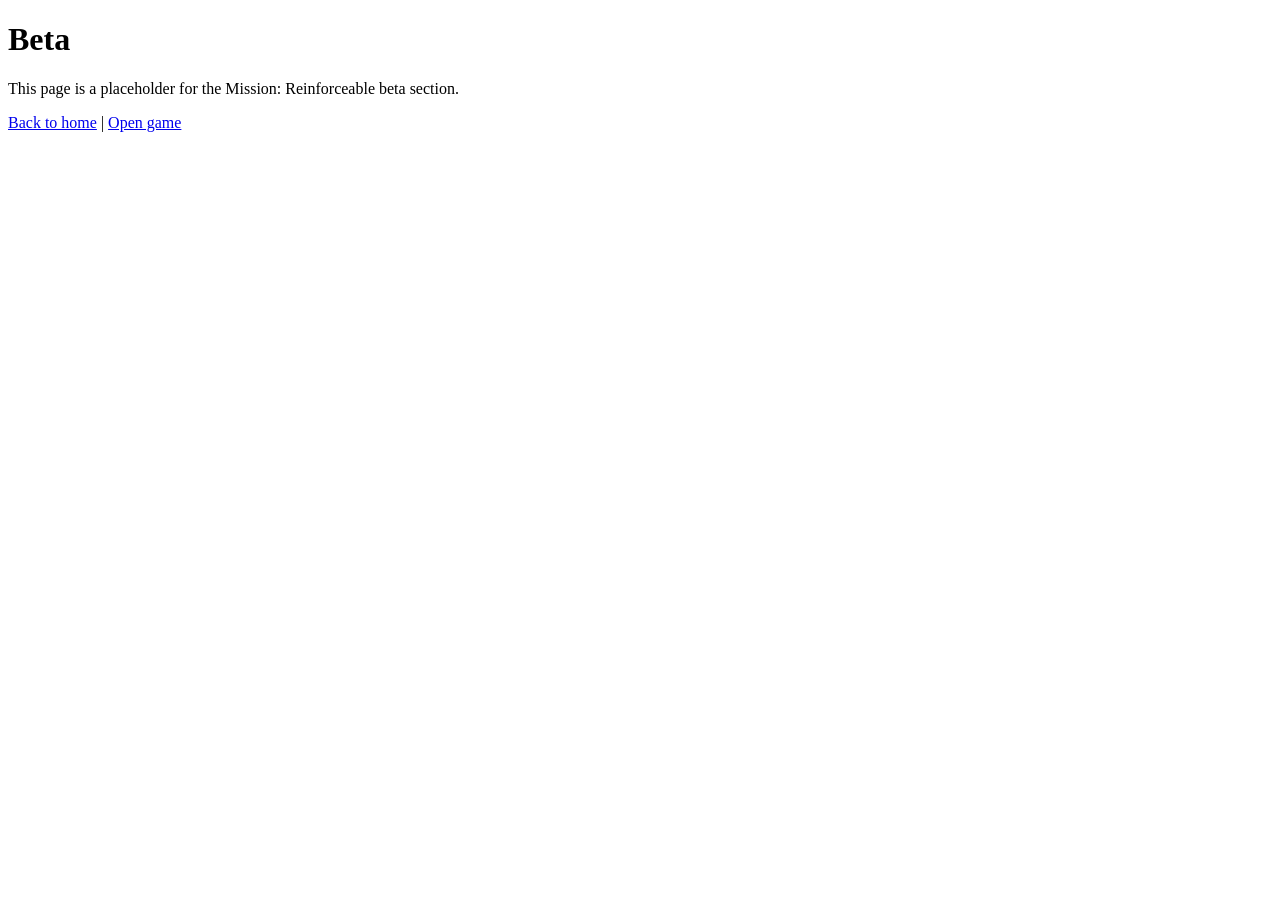
==== beta/index.html @ 7edb289f "Merge pull request #1 from jeforsdick/codex-reorganize-vercel-static creating the website" ====
<!doctype html>
<html lang="en">
<head>
  <meta charset="utf-8" />
  <meta name="viewport" content="width=device-width, initial-scale=1" />
  <title>Beta | Mission: Reinforceable</title>
  <link rel="icon" href="../favicon.png" />
</head>
<body>
  <main>
    <h1>Beta</h1>
    <p>This page is a placeholder for the Mission: Reinforceable beta section.</p>
    <p><a href="/">Back to home</a> | <a href="/game/">Open game</a></p>
  </main>
</body>
</html>
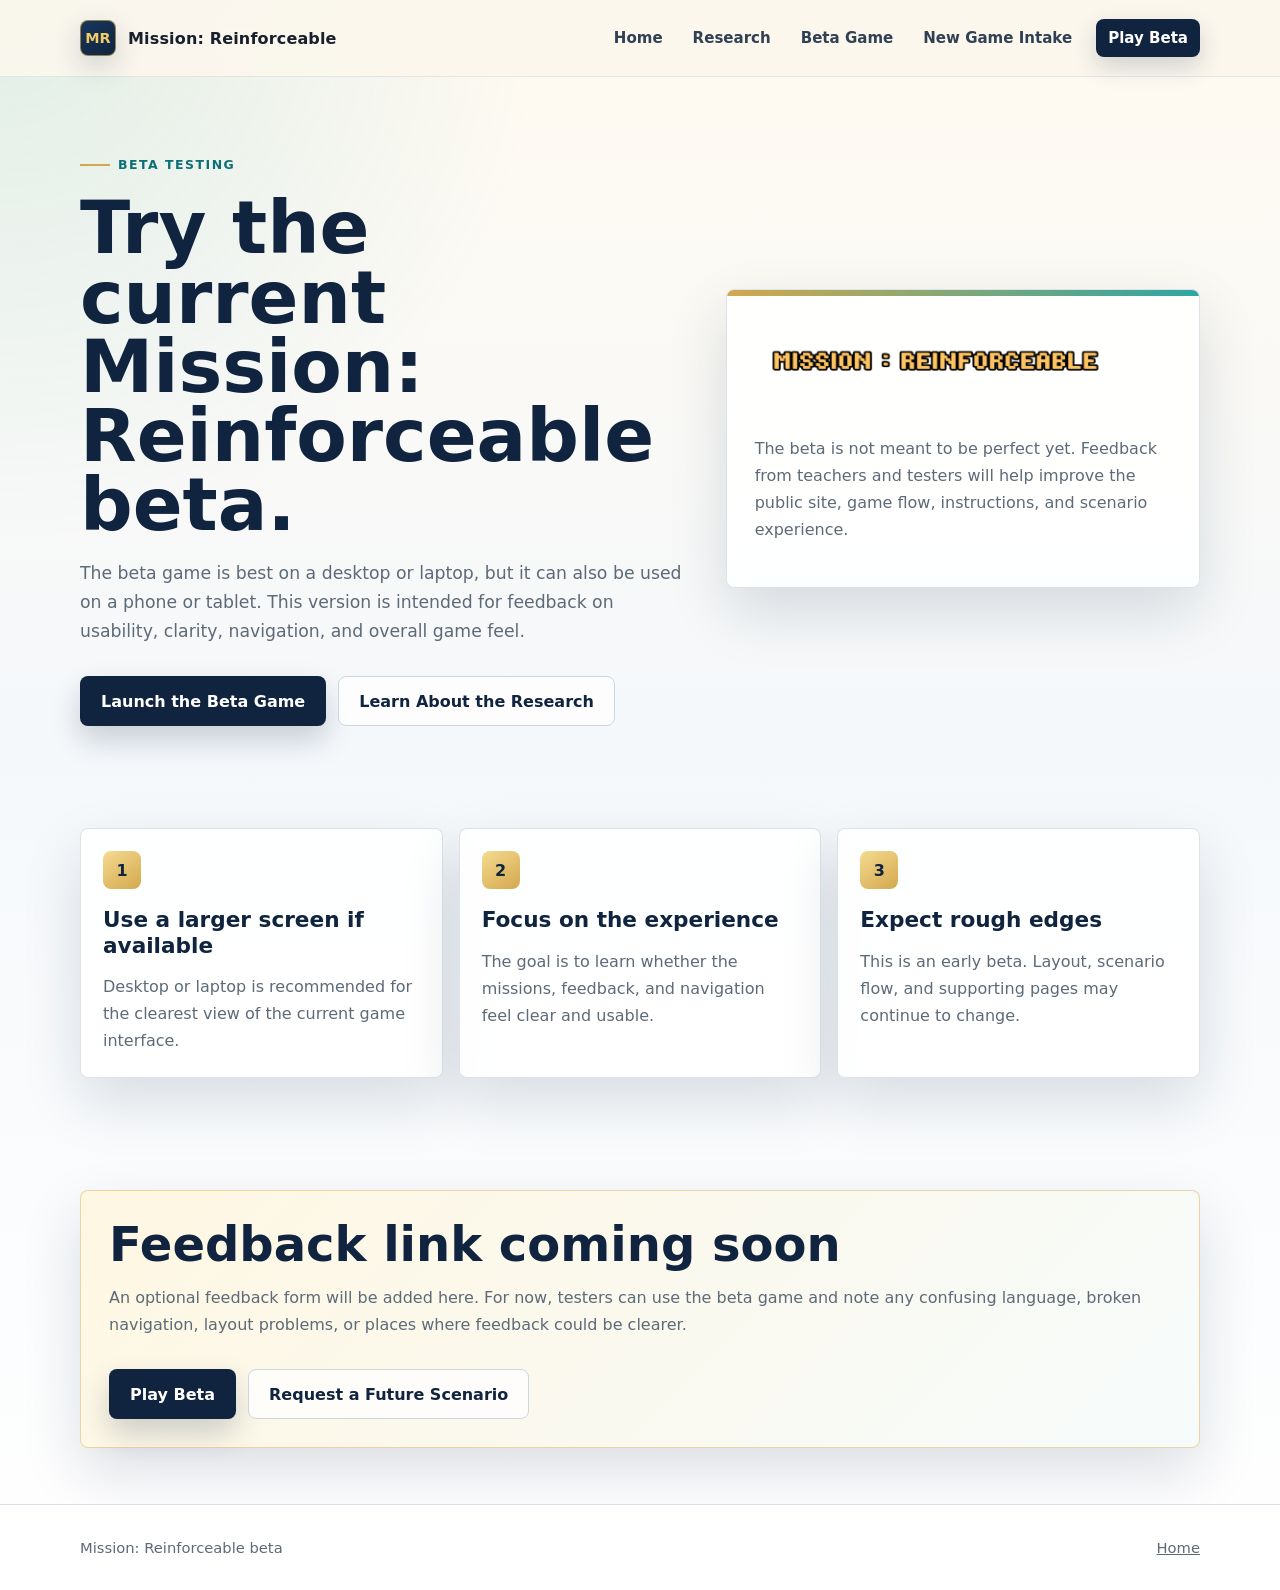
==== commit fa72aa37: "Merge pull request #2 from jeforsdick/codex-public-site-polish website fixes" ====
--- a/beta/index.html
+++ b/beta/index.html
@@ -3,14 +3,83 @@
 <head>
   <meta charset="utf-8" />
   <meta name="viewport" content="width=device-width, initial-scale=1" />
-  <title>Beta | Mission: Reinforceable</title>
+  <title>Beta Game | Mission: Reinforceable</title>
   <link rel="icon" href="../favicon.png" />
+  <link rel="stylesheet" href="../assets/site/site.css" />
 </head>
 <body>
-  <main>
-    <h1>Beta</h1>
-    <p>This page is a placeholder for the Mission: Reinforceable beta section.</p>
-    <p><a href="/">Back to home</a> | <a href="/game/">Open game</a></p>
-  </main>
+  <div class="site-shell">
+    <header class="site-header">
+      <div class="nav-wrap">
+        <a class="brand" href="../" aria-label="Mission: Reinforceable home">
+          <span class="brand-mark">MR</span>
+          <span>Mission: Reinforceable</span>
+        </a>
+        <nav class="nav-links" aria-label="Primary navigation">
+          <a href="../">Home</a>
+          <a href="../research/">Research</a>
+          <a href="../beta/">Beta Game</a>
+          <a href="../intake/">New Game Intake</a>
+          <a class="nav-cta" href="../game/">Play Beta</a>
+        </nav>
+      </div>
+    </header>
+
+    <main>
+      <section class="hero">
+        <div class="hero-inner">
+          <div>
+            <p class="eyebrow">Beta testing</p>
+            <h1 class="page-title">Try the current Mission: Reinforceable beta.</h1>
+            <p class="lede">The beta game is best on a desktop or laptop, but it can also be used on a phone or tablet. This version is intended for feedback on usability, clarity, navigation, and overall game feel.</p>
+            <div class="actions">
+              <a class="button button-primary" href="../game/">Launch the Beta Game</a>
+              <a class="button button-secondary" href="../research/">Learn About the Research</a>
+            </div>
+          </div>
+          <aside class="hero-card">
+            <img class="hero-logo" src="../assets/game/skin-v2/mission-reinforceable-title.png" alt="Mission: Reinforceable" />
+            <p>The beta is not meant to be perfect yet. Feedback from teachers and testers will help improve the public site, game flow, instructions, and scenario experience.</p>
+          </aside>
+        </div>
+      </section>
+
+      <section class="section grid-3">
+        <article class="card">
+          <span class="number">1</span>
+          <h2>Use a larger screen if available</h2>
+          <p>Desktop or laptop is recommended for the clearest view of the current game interface.</p>
+        </article>
+        <article class="card">
+          <span class="number">2</span>
+          <h2>Focus on the experience</h2>
+          <p>The goal is to learn whether the missions, feedback, and navigation feel clear and usable.</p>
+        </article>
+        <article class="card">
+          <span class="number">3</span>
+          <h2>Expect rough edges</h2>
+          <p>This is an early beta. Layout, scenario flow, and supporting pages may continue to change.</p>
+        </article>
+      </section>
+
+      <section class="section">
+        <div class="panel callout">
+          <h2>Feedback link coming soon</h2>
+          <p>An optional feedback form will be added here. For now, testers can use the beta game and note any confusing language, broken navigation, layout problems, or places where feedback could be clearer.</p>
+          <div class="actions">
+            <a class="button button-primary" href="../game/">Play Beta</a>
+            <a class="button button-secondary" href="../intake/">Request a Future Scenario</a>
+          </div>
+        </div>
+      </section>
+    </main>
+
+    <footer class="site-footer">
+      <div class="footer-inner">
+        <span>Mission: Reinforceable beta</span>
+        <span><a href="../">Home</a></span>
+      </div>
+    </footer>
+  </div>
 </body>
 </html>
--- a/assets/site/site.css
+++ b/assets/site/site.css
@@ -0,0 +1,539 @@
+:root {
+  color-scheme: light;
+  --ink: #17202c;
+  --muted: #5d6a78;
+  --navy: #10243f;
+  --navy-2: #17365c;
+  --cream: #fbf7ed;
+  --paper: #ffffff;
+  --line: #d9e0e7;
+  --gold: #d3a84d;
+  --gold-dark: #9b7130;
+  --teal: #2ca6a4;
+  --teal-dark: #0d7077;
+  --shadow: 0 24px 60px rgba(16, 36, 63, .14);
+  --radius: 8px;
+  font-family: Inter, ui-sans-serif, system-ui, -apple-system, BlinkMacSystemFont, "Segoe UI", sans-serif;
+}
+
+* {
+  box-sizing: border-box;
+}
+
+html {
+  background: var(--cream);
+}
+
+body {
+  margin: 0;
+  color: var(--ink);
+  background:
+    radial-gradient(circle at top left, rgba(44, 166, 164, .14), transparent 34rem),
+    linear-gradient(180deg, #fffaf0 0%, #f5f8fb 46%, #fff 100%);
+}
+
+img {
+  max-width: 100%;
+  display: block;
+}
+
+a {
+  color: inherit;
+}
+
+.site-shell {
+  min-height: 100vh;
+}
+
+.site-header {
+  position: sticky;
+  top: 0;
+  z-index: 20;
+  border-bottom: 1px solid rgba(217, 224, 231, .78);
+  background: rgba(251, 247, 237, .92);
+  backdrop-filter: blur(18px);
+}
+
+.nav-wrap,
+.section,
+.hero-inner {
+  width: min(1120px, calc(100% - 36px));
+  margin: 0 auto;
+}
+
+.nav-wrap {
+  min-height: 76px;
+  display: flex;
+  align-items: center;
+  justify-content: space-between;
+  gap: 24px;
+}
+
+.brand {
+  display: inline-flex;
+  align-items: center;
+  gap: 12px;
+  font-weight: 800;
+  text-decoration: none;
+  letter-spacing: .01em;
+}
+
+.brand-mark {
+  width: 36px;
+  height: 36px;
+  display: grid;
+  place-items: center;
+  border: 1px solid rgba(211, 168, 77, .68);
+  border-radius: 8px;
+  background: linear-gradient(145deg, #17365c, #10243f);
+  color: #f2ca66;
+  font-size: .9rem;
+  box-shadow: 0 10px 28px rgba(16, 36, 63, .18);
+}
+
+.nav-links {
+  display: flex;
+  align-items: center;
+  justify-content: flex-end;
+  gap: 6px;
+  flex-wrap: wrap;
+}
+
+.nav-links a {
+  padding: 10px 12px;
+  border-radius: 8px;
+  color: #304154;
+  font-size: .94rem;
+  font-weight: 700;
+  text-decoration: none;
+}
+
+.nav-links a:hover,
+.nav-links a:focus-visible {
+  color: var(--navy);
+  background: rgba(44, 166, 164, .1);
+  outline: none;
+}
+
+.nav-links .nav-cta {
+  margin-left: 6px;
+  color: #fff;
+  background: var(--navy);
+  box-shadow: 0 10px 24px rgba(16, 36, 63, .18);
+}
+
+.nav-links .nav-cta:hover,
+.nav-links .nav-cta:focus-visible {
+  color: #fff;
+  background: var(--navy-2);
+}
+
+.hero {
+  padding: 74px 0 46px;
+}
+
+.hero-inner {
+  display: grid;
+  grid-template-columns: minmax(0, 1.12fr) minmax(300px, .88fr);
+  gap: 42px;
+  align-items: center;
+}
+
+.eyebrow {
+  display: inline-flex;
+  align-items: center;
+  gap: 8px;
+  margin: 0 0 18px;
+  color: var(--teal-dark);
+  font-size: .78rem;
+  font-weight: 900;
+  letter-spacing: .12em;
+  text-transform: uppercase;
+}
+
+.eyebrow::before {
+  content: "";
+  width: 30px;
+  height: 2px;
+  background: var(--gold);
+}
+
+h1,
+h2,
+h3 {
+  margin: 0;
+  color: var(--navy);
+  letter-spacing: 0;
+}
+
+h1 {
+  max-width: 760px;
+  font-size: clamp(2.7rem, 8vw, 5.8rem);
+  line-height: .94;
+}
+
+.page-title {
+  font-size: clamp(2.45rem, 6vw, 4.6rem);
+}
+
+h2 {
+  font-size: clamp(1.85rem, 4vw, 3rem);
+  line-height: 1.05;
+}
+
+h3 {
+  font-size: 1.08rem;
+  line-height: 1.2;
+}
+
+.card h2,
+.note-card h2 {
+  font-size: 1.35rem;
+  line-height: 1.18;
+}
+
+p {
+  color: var(--muted);
+  line-height: 1.68;
+}
+
+.subtitle {
+  max-width: 760px;
+  margin: 18px 0 0;
+  color: #26374a;
+  font-size: clamp(1.25rem, 2.8vw, 1.75rem);
+  line-height: 1.3;
+}
+
+.lede {
+  max-width: 720px;
+  margin: 20px 0 0;
+  font-size: 1.08rem;
+}
+
+.actions {
+  display: flex;
+  flex-wrap: wrap;
+  gap: 12px;
+  margin-top: 30px;
+}
+
+.button {
+  min-height: 50px;
+  display: inline-flex;
+  align-items: center;
+  justify-content: center;
+  padding: 0 20px;
+  border: 1px solid transparent;
+  border-radius: 8px;
+  font-weight: 800;
+  text-decoration: none;
+}
+
+.button-primary {
+  color: #fff;
+  background: var(--navy);
+  box-shadow: 0 14px 30px rgba(16, 36, 63, .2);
+}
+
+.button-primary:hover,
+.button-primary:focus-visible {
+  background: var(--navy-2);
+  outline: none;
+}
+
+.button-secondary {
+  color: var(--navy);
+  border-color: #cbd6df;
+  background: rgba(255, 255, 255, .78);
+}
+
+.button-secondary:hover,
+.button-secondary:focus-visible {
+  border-color: var(--teal);
+  outline: none;
+}
+
+.hero-card,
+.panel,
+.card,
+.feature-card,
+.note-card {
+  border: 1px solid rgba(217, 224, 231, .92);
+  border-radius: var(--radius);
+  background: rgba(255, 255, 255, .88);
+  box-shadow: var(--shadow);
+}
+
+.hero-card {
+  position: relative;
+  overflow: hidden;
+  padding: 28px;
+}
+
+.hero-card::before {
+  content: "";
+  position: absolute;
+  inset: 0 0 auto;
+  height: 6px;
+  background: linear-gradient(90deg, var(--gold), var(--teal));
+}
+
+.hero-logo {
+  width: min(360px, 100%);
+  margin-bottom: 22px;
+}
+
+.mission-preview {
+  display: grid;
+  gap: 12px;
+  margin-top: 20px;
+}
+
+.mission-row {
+  display: grid;
+  grid-template-columns: 36px 1fr;
+  gap: 12px;
+  align-items: center;
+  padding: 12px;
+  border: 1px solid #e5ebf1;
+  border-radius: 8px;
+  background: #f9fbfd;
+}
+
+.mission-step {
+  width: 36px;
+  height: 36px;
+  display: grid;
+  place-items: center;
+  border-radius: 8px;
+  color: #082a30;
+  background: rgba(44, 166, 164, .18);
+  font-weight: 900;
+}
+
+.section {
+  padding: 56px 0;
+}
+
+.section-intro {
+  max-width: 760px;
+  margin-bottom: 28px;
+}
+
+.section-intro p {
+  margin-bottom: 0;
+}
+
+.split {
+  display: grid;
+  grid-template-columns: minmax(0, .9fr) minmax(0, 1.1fr);
+  gap: 26px;
+  align-items: start;
+}
+
+.panel {
+  padding: 28px;
+}
+
+.panel.dark {
+  color: #f6f8fb;
+  background: linear-gradient(145deg, var(--navy), #0d1b2e);
+}
+
+.panel.dark h2,
+.panel.dark h3,
+.panel.dark p {
+  color: inherit;
+}
+
+.panel.dark p {
+  color: #d9e2ec;
+}
+
+.grid-3,
+.grid-5,
+.content-grid {
+  display: grid;
+  gap: 16px;
+}
+
+.grid-3 {
+  grid-template-columns: repeat(3, minmax(0, 1fr));
+}
+
+.grid-5 {
+  grid-template-columns: repeat(5, minmax(0, 1fr));
+}
+
+.content-grid {
+  grid-template-columns: repeat(2, minmax(0, 1fr));
+}
+
+.card,
+.feature-card,
+.note-card {
+  padding: 22px;
+}
+
+.card p,
+.feature-card p,
+.note-card p {
+  margin-bottom: 0;
+}
+
+.number {
+  width: 38px;
+  height: 38px;
+  display: grid;
+  place-items: center;
+  margin-bottom: 18px;
+  border-radius: 8px;
+  color: var(--navy);
+  background: linear-gradient(145deg, #f5db91, #d3a84d);
+  font-weight: 900;
+}
+
+.feature-card {
+  box-shadow: none;
+}
+
+.feature-card::before {
+  content: "";
+  display: block;
+  width: 38px;
+  height: 4px;
+  margin-bottom: 18px;
+  border-radius: 999px;
+  background: var(--teal);
+}
+
+.callout {
+  border-color: rgba(211, 168, 77, .45);
+  background: linear-gradient(135deg, #fff7e2, #f6fbfb);
+}
+
+.cta-band {
+  margin: 34px auto 68px;
+  padding: 34px;
+  display: flex;
+  align-items: center;
+  justify-content: space-between;
+  gap: 24px;
+  border-radius: var(--radius);
+  background: linear-gradient(135deg, var(--navy), #102b37);
+  box-shadow: var(--shadow);
+}
+
+.cta-band h2,
+.cta-band p {
+  color: #fff;
+}
+
+.cta-band p {
+  margin-bottom: 0;
+  color: #dbe7ef;
+}
+
+.site-footer {
+  padding: 34px 0;
+  border-top: 1px solid var(--line);
+  color: var(--muted);
+  background: #fff;
+}
+
+.footer-inner {
+  width: min(1120px, calc(100% - 36px));
+  margin: 0 auto;
+  display: flex;
+  justify-content: space-between;
+  gap: 18px;
+  flex-wrap: wrap;
+  font-size: .92rem;
+}
+
+.placeholder-box {
+  padding: 28px;
+  border: 1px dashed rgba(44, 166, 164, .65);
+  border-radius: var(--radius);
+  background: rgba(44, 166, 164, .08);
+}
+
+.field-list {
+  display: grid;
+  gap: 12px;
+  margin: 20px 0 0;
+  padding: 0;
+  list-style: none;
+}
+
+.field-list li {
+  padding: 14px 16px;
+  border: 1px solid #dfe7ee;
+  border-radius: 8px;
+  background: #fff;
+  color: #34465b;
+  font-weight: 700;
+}
+
+@media (max-width: 900px) {
+  .nav-wrap {
+    align-items: flex-start;
+    flex-direction: column;
+    padding: 16px 0;
+  }
+
+  .nav-links {
+    justify-content: flex-start;
+  }
+
+  .hero-inner,
+  .split,
+  .content-grid {
+    grid-template-columns: 1fr;
+  }
+
+  .grid-3,
+  .grid-5 {
+    grid-template-columns: repeat(2, minmax(0, 1fr));
+  }
+
+  .cta-band {
+    align-items: flex-start;
+    flex-direction: column;
+  }
+}
+
+@media (max-width: 620px) {
+  .nav-wrap,
+  .section,
+  .hero-inner,
+  .footer-inner {
+    width: min(100% - 24px, 1120px);
+  }
+
+  .nav-links,
+  .nav-links a,
+  .button,
+  .actions {
+    width: 100%;
+  }
+
+  .nav-links a,
+  .button {
+    justify-content: center;
+  }
+
+  .grid-3,
+  .grid-5 {
+    grid-template-columns: 1fr;
+  }
+
+  .hero {
+    padding-top: 48px;
+  }
+
+  .section {
+    padding: 40px 0;
+  }
+}
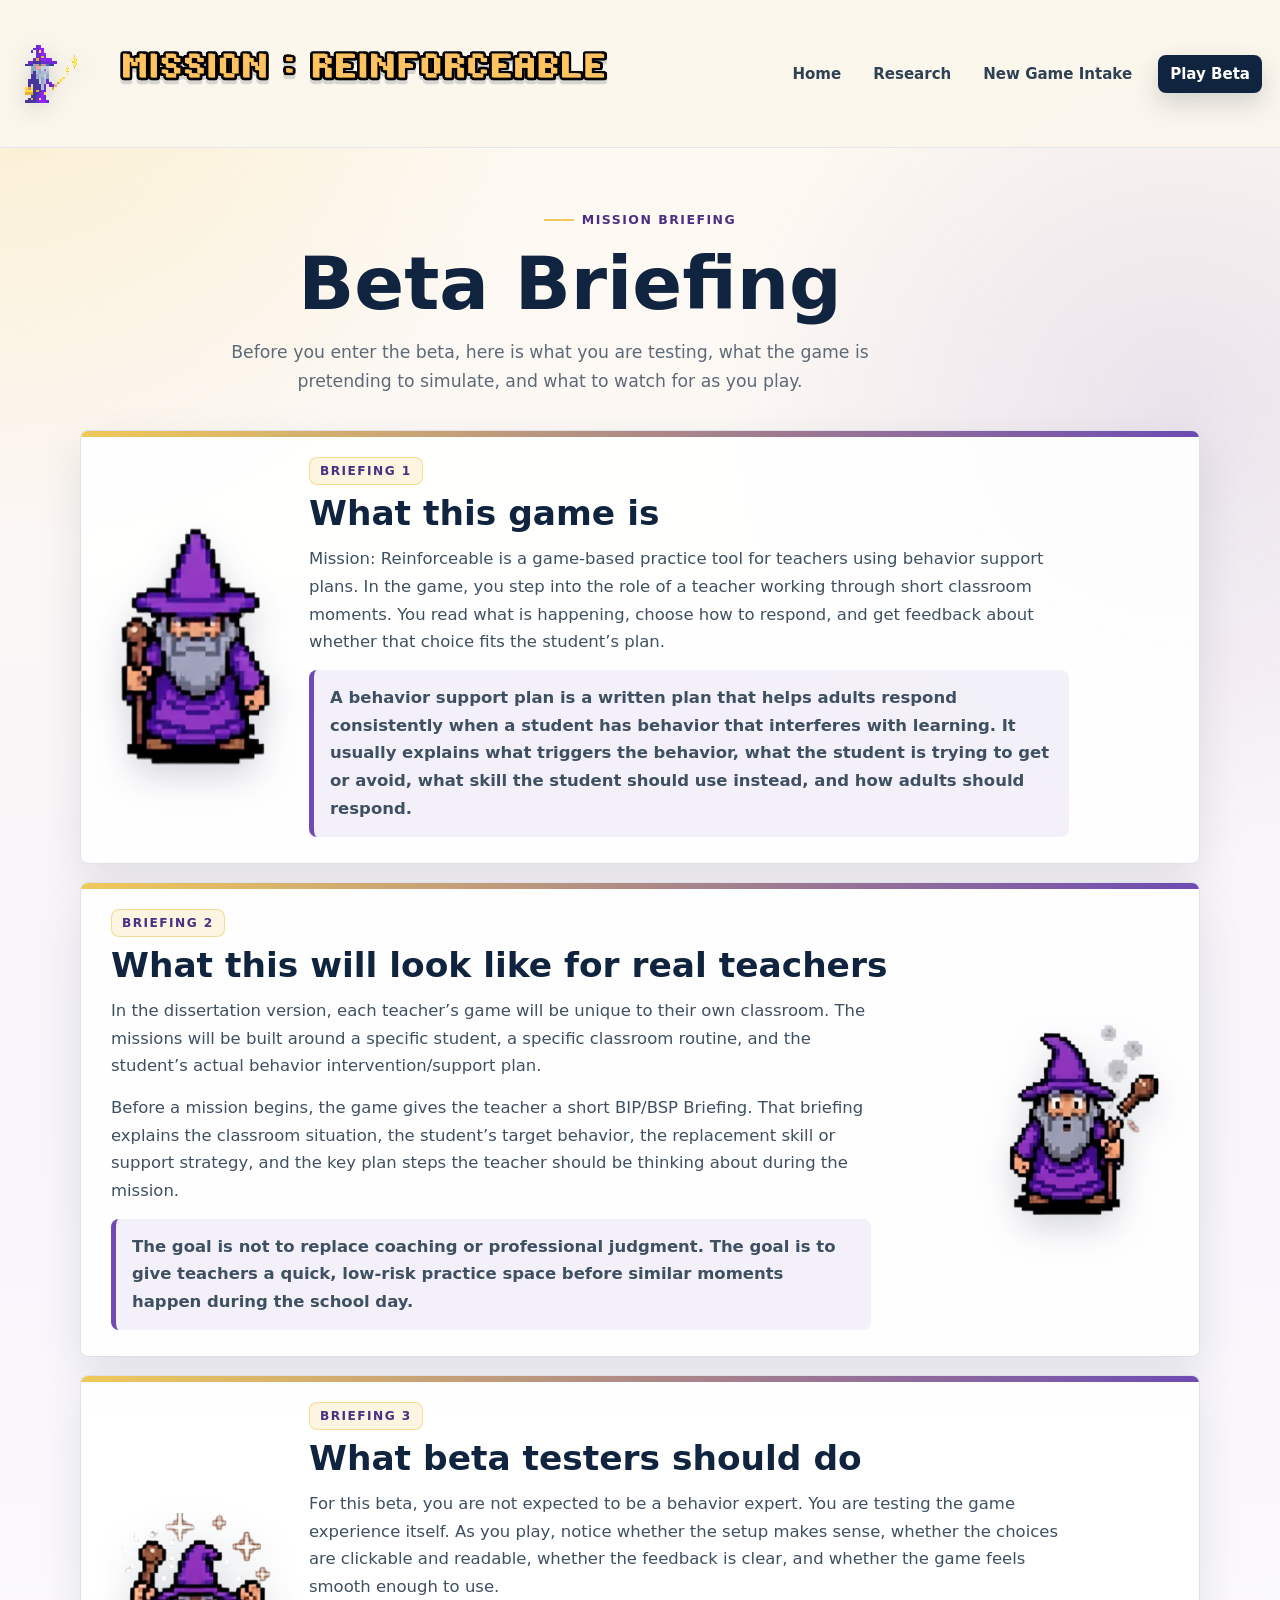
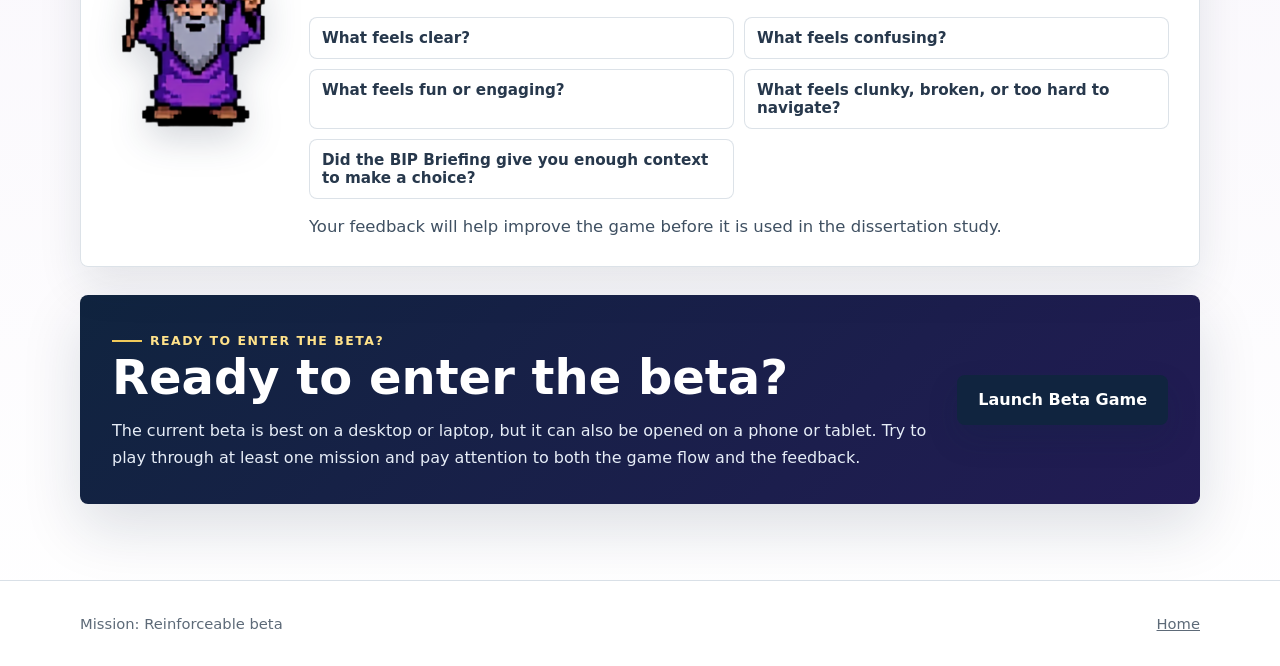
==== commit 9a352bc6: "update briefing" ====
--- a/beta/index.html
+++ b/beta/index.html
@@ -3,7 +3,7 @@
 <head>
   <meta charset="utf-8" />
   <meta name="viewport" content="width=device-width, initial-scale=1" />
-  <title>Beta Game | Mission: Reinforceable</title>
+  <title>Beta Briefing | Mission: Reinforceable</title>
   <link rel="icon" href="../favicon.png" />
   <link rel="stylesheet" href="../assets/site/site.css" />
 </head>
@@ -12,65 +12,70 @@
     <header class="site-header">
       <div class="nav-wrap">
         <a class="brand" href="../" aria-label="Mission: Reinforceable home">
-          <span class="brand-mark">MR</span>
-          <span>Mission: Reinforceable</span>
+          <img class="brand-icon" src="../favicon.png" alt="" />
+          <img class="brand-logo" src="../assets/game/skin-v2/mission-reinforceable-title.png" alt="Mission: Reinforceable" />
         </a>
         <nav class="nav-links" aria-label="Primary navigation">
           <a href="../">Home</a>
           <a href="../research/">Research</a>
-          <a href="../beta/">Beta Game</a>
           <a href="../intake/">New Game Intake</a>
-          <a class="nav-cta" href="../game/">Play Beta</a>
+          <a class="nav-cta" href="../beta/">Play Beta</a>
         </nav>
       </div>
     </header>
 
-    <main>
-      <section class="hero">
-        <div class="hero-inner">
-          <div>
-            <p class="eyebrow">Beta testing</p>
-            <h1 class="page-title">Try the current Mission: Reinforceable beta.</h1>
-            <p class="lede">The beta game is best on a desktop or laptop, but it can also be used on a phone or tablet. This version is intended for feedback on usability, clarity, navigation, and overall game feel.</p>
-            <div class="actions">
-              <a class="button button-primary" href="../game/">Launch the Beta Game</a>
-              <a class="button button-secondary" href="../research/">Learn About the Research</a>
-            </div>
-          </div>
-          <aside class="hero-card">
-            <img class="hero-logo" src="../assets/game/skin-v2/mission-reinforceable-title.png" alt="Mission: Reinforceable" />
-            <p>The beta is not meant to be perfect yet. Feedback from teachers and testers will help improve the public site, game flow, instructions, and scenario experience.</p>
-          </aside>
+    <main class="beta-briefing">
+      <section class="briefing-hero">
+        <p class="eyebrow">Mission briefing</p>
+        <h1 class="page-title">Beta Briefing</h1>
+        <p class="lede">Before you enter the beta, here is what you are testing, what the game is pretending to simulate, and what to watch for as you play.</p>
+      </section>
+
+      <section class="briefing-panel">
+        <img class="briefing-wizard" src="../assets/game/skin-v2/wizard-guide.png" alt="Wizard guide introducing the beta." />
+        <div class="briefing-copy">
+          <span class="briefing-label">Briefing 1</span>
+          <h2>What this game is</h2>
+          <p>Mission: Reinforceable is a game-based practice tool for teachers using behavior support plans. In the game, you step into the role of a teacher working through short classroom moments. You read what is happening, choose how to respond, and get feedback about whether that choice fits the student’s plan.</p>
+          <p class="briefing-note">A behavior support plan is a written plan that helps adults respond consistently when a student has behavior that interferes with learning. It usually explains what triggers the behavior, what the student is trying to get or avoid, what skill the student should use instead, and how adults should respond.</p>
         </div>
       </section>
 
-      <section class="section grid-3">
-        <article class="card">
-          <span class="number">1</span>
-          <h2>Use a larger screen if available</h2>
-          <p>Desktop or laptop is recommended for the clearest view of the current game interface.</p>
-        </article>
-        <article class="card">
-          <span class="number">2</span>
-          <h2>Focus on the experience</h2>
-          <p>The goal is to learn whether the missions, feedback, and navigation feel clear and usable.</p>
-        </article>
-        <article class="card">
-          <span class="number">3</span>
-          <h2>Expect rough edges</h2>
-          <p>This is an early beta. Layout, scenario flow, and supporting pages may continue to change.</p>
-        </article>
+      <section class="briefing-panel reverse">
+        <img class="briefing-wizard flip" src="../assets/game/skin-v2/wizard-meh.png" alt="Wizard thinking about classroom practice." />
+        <div class="briefing-copy">
+          <span class="briefing-label">Briefing 2</span>
+          <h2>What this will look like for real teachers</h2>
+          <p>In the dissertation version, each teacher’s game will be unique to their own classroom. The missions will be built around a specific student, a specific classroom routine, and the student’s actual behavior intervention/support plan.</p>
+          <p>Before a mission begins, the game gives the teacher a short BIP/BSP Briefing. That briefing explains the classroom situation, the student’s target behavior, the replacement skill or support strategy, and the key plan steps the teacher should be thinking about during the mission.</p>
+          <p class="briefing-note">The goal is not to replace coaching or professional judgment. The goal is to give teachers a quick, low-risk practice space before similar moments happen during the school day.</p>
+        </div>
       </section>
 
-      <section class="section">
-        <div class="panel callout">
-          <h2>Feedback link coming soon</h2>
-          <p>An optional feedback form will be added here. For now, testers can use the beta game and note any confusing language, broken navigation, layout problems, or places where feedback could be clearer.</p>
-          <div class="actions">
-            <a class="button button-primary" href="../game/">Play Beta</a>
-            <a class="button button-secondary" href="../intake/">Request a Future Scenario</a>
-          </div>
+      <section class="briefing-panel">
+        <img class="briefing-wizard" src="../assets/game/skin-v2/wizard-success.png" alt="Wizard encouraging beta testers." />
+        <div class="briefing-copy">
+          <span class="briefing-label">Briefing 3</span>
+          <h2>What beta testers should do</h2>
+          <p>For this beta, you are not expected to be a behavior expert. You are testing the game experience itself. As you play, notice whether the setup makes sense, whether the choices are clickable and readable, whether the feedback is clear, and whether the game feels smooth enough to use.</p>
+          <ul class="briefing-checklist">
+            <li>What feels clear?</li>
+            <li>What feels confusing?</li>
+            <li>What feels fun or engaging?</li>
+            <li>What feels clunky, broken, or too hard to navigate?</li>
+            <li>Did the BIP Briefing give you enough context to make a choice?</li>
+          </ul>
+          <p>Your feedback will help improve the game before it is used in the dissertation study.</p>
         </div>
+      </section>
+
+      <section class="briefing-cta">
+        <div>
+          <p class="eyebrow">Ready to enter the beta?</p>
+          <h2>Ready to enter the beta?</h2>
+          <p>The current beta is best on a desktop or laptop, but it can also be opened on a phone or tablet. Try to play through at least one mission and pay attention to both the game flow and the feedback.</p>
+        </div>
+        <a class="button button-primary launch-beta-button" href="../game/">Launch Beta Game</a>
       </section>
     </main>
 
--- a/assets/site/site.css
+++ b/assets/site/site.css
@@ -1,16 +1,25 @@
 :root {
   color-scheme: light;
+  --mr-navy: #10243f;
+  --mr-navy-2: #17365c;
+  --mr-gold: #f0c95a;
+  --mr-gold-dark: #9b7130;
+  --mr-purple: #6d4bb3;
+  --mr-purple-dark: #4b2f83;
+  --mr-cream: #fbf7ed;
   --ink: #17202c;
   --muted: #5d6a78;
-  --navy: #10243f;
-  --navy-2: #17365c;
-  --cream: #fbf7ed;
+  --navy: var(--mr-navy);
+  --navy-2: var(--mr-navy-2);
+  --cream: var(--mr-cream);
   --paper: #ffffff;
   --line: #d9e0e7;
-  --gold: #d3a84d;
-  --gold-dark: #9b7130;
-  --teal: #2ca6a4;
-  --teal-dark: #0d7077;
+  --gold: var(--mr-gold);
+  --gold-dark: var(--mr-gold-dark);
+  --purple: var(--mr-purple);
+  --purple-dark: var(--mr-purple-dark);
+  --teal: var(--mr-purple);
+  --teal-dark: var(--mr-purple-dark);
   --shadow: 0 24px 60px rgba(16, 36, 63, .14);
   --radius: 8px;
   font-family: Inter, ui-sans-serif, system-ui, -apple-system, BlinkMacSystemFont, "Segoe UI", sans-serif;
@@ -28,8 +37,9 @@
   margin: 0;
   color: var(--ink);
   background:
-    radial-gradient(circle at top left, rgba(44, 166, 164, .14), transparent 34rem),
-    linear-gradient(180deg, #fffaf0 0%, #f5f8fb 46%, #fff 100%);
+    radial-gradient(circle at top left, rgba(240, 201, 90, .24), transparent 34rem),
+    radial-gradient(circle at 92% 18%, rgba(109, 75, 179, .12), transparent 28rem),
+    linear-gradient(180deg, #fffaf0 0%, #f7f4fb 48%, #fff 100%);
 }
 
 img {
@@ -54,49 +64,65 @@
   backdrop-filter: blur(18px);
 }
 
-.nav-wrap,
+.nav-wrap {
+  width: min(1320px, calc(100% - 36px));
+  margin: 0 auto;
+}
+
 .section,
-.hero-inner {
+.hero-inner,
+.hero-grid,
+.hero-preview-wide {
   width: min(1120px, calc(100% - 36px));
   margin: 0 auto;
 }
 
 .nav-wrap {
-  min-height: 76px;
+  min-height: 84px;
+  padding: 2px 0;
   display: flex;
   align-items: center;
   justify-content: space-between;
-  gap: 24px;
+  gap: 22px;
 }
 
 .brand {
   display: inline-flex;
   align-items: center;
   gap: 12px;
+  min-width: 0;
+  flex: 0 1 auto;
   font-weight: 800;
   text-decoration: none;
   letter-spacing: .01em;
 }
 
-.brand-mark {
-  width: 36px;
-  height: 36px;
-  display: grid;
-  place-items: center;
-  border: 1px solid rgba(211, 168, 77, .68);
-  border-radius: 8px;
-  background: linear-gradient(145deg, #17365c, #10243f);
-  color: #f2ca66;
-  font-size: .9rem;
-  box-shadow: 0 10px 28px rgba(16, 36, 63, .18);
+.brand-icon {
+  width: clamp(56px, 5vw, 70px);
+  height: clamp(56px, 5vw, 70px);
+  flex: 0 0 auto;
+  object-fit: contain;
+  image-rendering: pixelated;
+  filter: drop-shadow(0 5px 10px rgba(16, 36, 63, .16));
+}
+
+.brand-logo {
+  width: clamp(420px, 42vw, 640px);
+  height: auto;
+  object-fit: contain;
+  object-position: left center;
+  image-rendering: crisp-edges;
+  image-rendering: pixelated;
+  filter: drop-shadow(0 4px 0 rgba(16, 36, 63, .16));
 }
 
 .nav-links {
   display: flex;
   align-items: center;
   justify-content: flex-end;
-  gap: 6px;
+  gap: 8px;
   flex-wrap: wrap;
+  flex: 0 1 auto;
 }
 
 .nav-links a {
@@ -111,7 +137,7 @@
 .nav-links a:hover,
 .nav-links a:focus-visible {
   color: var(--navy);
-  background: rgba(44, 166, 164, .1);
+  background: rgba(109, 75, 179, .1);
   outline: none;
 }
 
@@ -129,22 +155,27 @@
 }
 
 .hero {
-  padding: 74px 0 46px;
-}
-
-.hero-inner {
+  padding: 64px 0 46px;
+}
+
+.hero-inner,
+.hero-grid {
   display: grid;
   grid-template-columns: minmax(0, 1.12fr) minmax(300px, .88fr);
   gap: 42px;
   align-items: center;
 }
 
+.hero-copy {
+  min-width: 0;
+}
+
 .eyebrow {
   display: inline-flex;
   align-items: center;
   gap: 8px;
   margin: 0 0 18px;
-  color: var(--teal-dark);
+  color: var(--purple-dark);
   font-size: .78rem;
   font-weight: 900;
   letter-spacing: .12em;
@@ -172,8 +203,16 @@
   line-height: .94;
 }
 
+.hero-copy h1 {
+  font-size: clamp(2.16rem, 6.4vw, 4.64rem);
+}
+
 .page-title {
   font-size: clamp(2.45rem, 6vw, 4.6rem);
+}
+
+.research-title {
+  font-size: clamp(1.95rem, 4.1vw, 3.15rem);
 }
 
 h2 {
@@ -211,6 +250,24 @@
   font-size: 1.08rem;
 }
 
+.citation {
+  color: #586a78;
+  font-size: .92em;
+  font-weight: 650;
+}
+
+.research-pill {
+  width: fit-content;
+  margin: 22px 0 0;
+  padding: 10px 14px;
+  border: 1px solid rgba(109, 75, 179, .28);
+  border-radius: 999px;
+  color: var(--purple-dark);
+  background: rgba(109, 75, 179, .09);
+  font-size: .9rem;
+  font-weight: 850;
+}
+
 .actions {
   display: flex;
   flex-wrap: wrap;
@@ -250,11 +307,12 @@
 
 .button-secondary:hover,
 .button-secondary:focus-visible {
-  border-color: var(--teal);
+  border-color: var(--purple);
   outline: none;
 }
 
 .hero-card,
+.hero-summary-card,
 .panel,
 .card,
 .feature-card,
@@ -265,32 +323,59 @@
   box-shadow: var(--shadow);
 }
 
-.hero-card {
+.hero-card,
+.hero-summary-card {
   position: relative;
   overflow: hidden;
   padding: 28px;
 }
 
-.hero-card::before {
+.hero-card::before,
+.hero-summary-card::before {
   content: "";
   position: absolute;
   inset: 0 0 auto;
   height: 6px;
-  background: linear-gradient(90deg, var(--gold), var(--teal));
-}
-
-.hero-logo {
-  width: min(360px, 100%);
-  margin-bottom: 22px;
-}
-
-.mission-preview {
+  background: linear-gradient(90deg, var(--gold), var(--purple));
+}
+
+.asset-row {
+  display: flex;
+  align-items: center;
+  gap: 8px;
+  margin: 0 0 18px;
+}
+
+.asset-row img {
+  width: 26px;
+  height: 26px;
+  object-fit: contain;
+  image-rendering: pixelated;
+  filter: drop-shadow(0 3px 5px rgba(16, 36, 63, .18));
+}
+
+.asset-row img:last-child {
+  width: 32px;
+  height: 32px;
+}
+
+.hero-summary-card h2 {
+  font-size: clamp(1.45rem, 2.6vw, 2.15rem);
+}
+
+.hero-summary-card p {
+  margin: 16px 0 0;
+}
+
+.mission-preview,
+.summary-steps {
   display: grid;
   gap: 12px;
   margin-top: 20px;
 }
 
-.mission-row {
+.mission-row,
+.summary-step {
   display: grid;
   grid-template-columns: 36px 1fr;
   gap: 12px;
@@ -301,15 +386,123 @@
   background: #f9fbfd;
 }
 
-.mission-step {
+.mission-step,
+.summary-step span {
   width: 36px;
   height: 36px;
   display: grid;
   place-items: center;
   border-radius: 8px;
-  color: #082a30;
-  background: rgba(44, 166, 164, .18);
+  color: var(--purple-dark);
+  background: rgba(109, 75, 179, .12);
   font-weight: 900;
+}
+
+.hero-preview-wide {
+  width: min(780px, calc(100% - 36px));
+  margin-top: 24px;
+  padding: 10px;
+  display: grid;
+  grid-template-columns: minmax(260px, .95fr) minmax(220px, .8fr);
+  gap: 14px;
+  align-items: center;
+  border: 1px solid rgba(240, 201, 90, .46);
+  border-radius: 8px;
+  background: rgba(255, 255, 255, .86);
+  box-shadow: 0 18px 42px rgba(12, 31, 54, .13);
+}
+
+.preview-frame {
+  overflow: hidden;
+  padding: 4px;
+  border: 1px solid rgba(17, 42, 70, .12);
+  border-radius: 8px;
+  background: rgba(255, 255, 255, .94);
+}
+
+.preview-copy {
+  min-width: 0;
+}
+
+.preview-label {
+  display: inline-flex;
+  width: fit-content;
+  margin: 0;
+  padding: 8px 10px;
+  align-items: center;
+  gap: 8px;
+  border: 1px solid rgba(109, 75, 179, .28);
+  border-radius: 8px;
+  color: var(--purple-dark);
+  background: rgba(109, 75, 179, .09);
+  font-size: .78rem;
+  font-weight: 900;
+  letter-spacing: .12em;
+  line-height: 1;
+  text-transform: uppercase;
+}
+
+.preview-label img {
+  width: 20px;
+  height: 20px;
+  object-fit: contain;
+  image-rendering: pixelated;
+}
+
+.game-preview-gif {
+  width: 100%;
+  height: auto;
+  border: 1px solid rgba(16, 36, 63, .18);
+  border-radius: 6px;
+  background: #fff;
+}
+
+.preview-caption {
+  margin: 12px 0 0;
+  color: #4c5b69;
+  font-size: .95rem;
+  line-height: 1.5;
+}
+
+.practice-loop-section {
+  padding-top: 44px;
+}
+
+.process-strip {
+  width: min(1120px, calc(100% - 36px));
+  margin: 0 auto;
+  display: grid;
+  grid-template-columns: repeat(3, minmax(0, 1fr));
+  border: 1px solid rgba(217, 224, 231, .92);
+  border-radius: var(--radius);
+  overflow: hidden;
+  background: rgba(255, 255, 255, .9);
+  box-shadow: 0 18px 44px rgba(16, 36, 63, .1);
+}
+
+.process-strip article {
+  padding: 26px 24px;
+}
+
+.process-strip article + article {
+  border-left: 1px solid #dfe7ee;
+}
+
+.process-strip span {
+  display: inline-flex;
+  margin-bottom: 12px;
+  color: var(--purple-dark);
+  font-size: .78rem;
+  font-weight: 900;
+  letter-spacing: .12em;
+  text-transform: uppercase;
+}
+
+.process-strip p {
+  margin: 0;
+  color: #26374a;
+  font-size: 1.02rem;
+  line-height: 1.5;
 }
 
 .section {
@@ -332,13 +525,23 @@
   align-items: start;
 }
 
+.refined-split {
+  align-items: stretch;
+}
+
+.refined-split .panel {
+  display: flex;
+  flex-direction: column;
+  justify-content: center;
+}
+
 .panel {
   padding: 28px;
 }
 
 .panel.dark {
   color: #f6f8fb;
-  background: linear-gradient(145deg, var(--navy), #0d1b2e);
+  background: linear-gradient(145deg, var(--navy), #15183f);
 }
 
 .panel.dark h2,
@@ -405,12 +608,205 @@
   height: 4px;
   margin-bottom: 18px;
   border-radius: 999px;
-  background: var(--teal);
+  background: var(--purple);
+}
+
+.icon-eyebrow img {
+  width: 22px;
+  height: 22px;
+  object-fit: contain;
+  image-rendering: pixelated;
+}
+
+.research-wizard-card {
+  display: grid;
+  grid-template-columns: 88px 1fr;
+  gap: 18px;
+  align-items: center;
+  border-color: rgba(109, 75, 179, .24);
+}
+
+.wizard-accent {
+  width: 88px;
+  height: auto;
+  justify-self: center;
+  image-rendering: pixelated;
+  filter: drop-shadow(0 12px 18px rgba(16, 36, 63, .2));
+}
+
+.research-hero .hero-inner {
+  align-items: start;
+}
+
+.outcome-grid,
+.stat-grid {
+  width: min(1120px, calc(100% - 36px));
+  margin: 0 auto 18px;
+  display: grid;
+  gap: 14px;
+}
+
+.outcome-grid {
+  grid-template-columns: repeat(4, minmax(0, 1fr));
+}
+
+.outcome-card,
+.mini-card,
+.stat-card {
+  border: 1px solid rgba(217, 224, 231, .92);
+  border-radius: var(--radius);
+  background: rgba(255, 255, 255, .9);
+}
+
+.outcome-card {
+  min-height: 112px;
+  display: flex;
+  align-items: center;
+  padding: 18px;
+  color: var(--navy);
+  font-size: 1.02rem;
+  font-weight: 850;
+  box-shadow: 0 14px 34px rgba(16, 36, 63, .08);
+}
+
+.outcome-card::before {
+  content: "";
+  width: 10px;
+  height: 42px;
+  flex: 0 0 auto;
+  margin-right: 14px;
+  border-radius: 999px;
+  background: linear-gradient(var(--gold), var(--purple));
+}
+
+.support-list {
+  display: flex;
+  flex-wrap: wrap;
+  gap: 10px;
+  margin: 18px 0;
+  padding: 0;
+  list-style: none;
+}
+
+.support-list li {
+  padding: 9px 12px;
+  border: 1px solid #dfe7ee;
+  border-radius: 999px;
+  color: #26374a;
+  background: #fff;
+  font-size: .92rem;
+  font-weight: 800;
+}
+
+.compact-grid {
+  margin: 18px 0;
+}
+
+.mini-card {
+  padding: 16px;
+  color: var(--navy);
+  font-weight: 850;
+  box-shadow: none;
+}
+
+.research-card h3,
+.phase-card h3,
+.decision-card h3 {
+  margin-bottom: 12px;
+}
+
+.research-card .citation {
+  margin-top: 14px;
+  color: var(--purple-dark);
+}
+
+.phase-card {
+  border-top: 5px solid var(--gold);
+}
+
+.decision-card {
+  border-top: 5px solid var(--purple);
+}
+
+.measure-grid .feature-card {
+  min-height: 190px;
+}
+
+.section-note {
+  width: min(1120px, calc(100% - 36px));
+  margin: 20px auto 0;
+  padding: 18px 22px;
+  border-left: 5px solid var(--gold);
+  border-radius: var(--radius);
+  background: rgba(255, 255, 255, .82);
+  color: #425467;
+  font-weight: 700;
+}
+
+.stat-grid {
+  grid-template-columns: repeat(4, minmax(0, 1fr));
+}
+
+.stat-card {
+  padding: 22px;
+  box-shadow: 0 16px 38px rgba(16, 36, 63, .1);
+}
+
+.stat-card strong {
+  display: block;
+  margin-bottom: 10px;
+  color: var(--navy);
+  font-size: clamp(1.6rem, 3vw, 2.4rem);
+  line-height: 1;
+}
+
+.stat-card span {
+  color: #536271;
+  line-height: 1.45;
+}
+
+.homepage-stats .stat-card {
+  min-height: 170px;
+}
+
+.researcher-note {
+  color: #31465c;
+  font-weight: 750;
+}
+
+.references-section {
+  padding-top: 28px;
+}
+
+.reference-list {
+  width: min(1120px, calc(100% - 36px));
+  margin: 0 auto 56px;
+  padding: 24px 28px 24px 48px;
+  border: 1px solid rgba(217, 224, 231, .92);
+  border-radius: var(--radius);
+  background: rgba(255, 255, 255, .82);
+  color: #536271;
+  box-shadow: 0 14px 38px rgba(16, 36, 63, .08);
+  columns: 2;
+  column-gap: 42px;
+  font-size: .82rem;
+  line-height: 1.5;
+}
+
+.reference-list li {
+  break-inside: avoid;
+  margin: 0 0 12px;
+  padding-left: 4px;
+}
+
+.reference-list a {
+  color: var(--purple-dark);
+  overflow-wrap: anywhere;
 }
 
 .callout {
-  border-color: rgba(211, 168, 77, .45);
-  background: linear-gradient(135deg, #fff7e2, #f6fbfb);
+  border-color: rgba(109, 75, 179, .28);
+  background: linear-gradient(135deg, #fff7e2, #f7f2ff);
 }
 
 .cta-band {
@@ -421,8 +817,31 @@
   justify-content: space-between;
   gap: 24px;
   border-radius: var(--radius);
-  background: linear-gradient(135deg, var(--navy), #102b37);
+  background: linear-gradient(135deg, var(--navy), #221b54);
   box-shadow: var(--shadow);
+}
+
+.cta-band::before {
+  content: "";
+  align-self: stretch;
+  width: 5px;
+  border-radius: 999px;
+  background: linear-gradient(var(--gold), var(--purple));
+}
+
+.cta-band-with-guide {
+  position: relative;
+  padding-left: 28px;
+}
+
+.cta-guide {
+  width: clamp(76px, 9vw, 118px);
+  height: auto;
+  flex: 0 0 auto;
+  align-self: flex-end;
+  margin: -12px 0 -10px;
+  image-rendering: pixelated;
+  filter: drop-shadow(0 14px 18px rgba(0, 0, 0, .24));
 }
 
 .cta-band h2,
@@ -433,6 +852,18 @@
 .cta-band p {
   margin-bottom: 0;
   color: #dbe7ef;
+}
+
+.cta-band .button-primary {
+  color: #10243f;
+  background: linear-gradient(145deg, #ffe28a, var(--gold));
+  box-shadow: 0 14px 30px rgba(0, 0, 0, .18);
+}
+
+.cta-band .button-primary:hover,
+.cta-band .button-primary:focus-visible {
+  color: #10243f;
+  background: #ffe28a;
 }
 
 .site-footer {
@@ -454,9 +885,163 @@
 
 .placeholder-box {
   padding: 28px;
-  border: 1px dashed rgba(44, 166, 164, .65);
+  border: 1px dashed rgba(109, 75, 179, .45);
   border-radius: var(--radius);
-  background: rgba(44, 166, 164, .08);
+  background: rgba(109, 75, 179, .07);
+}
+
+.beta-briefing {
+  padding: 58px 0 76px;
+}
+
+.briefing-hero,
+.briefing-panel,
+.briefing-cta {
+  width: min(1120px, calc(100% - 36px));
+  margin: 0 auto;
+}
+
+.briefing-hero {
+  max-width: 900px;
+  margin-bottom: 34px;
+  text-align: center;
+}
+
+.briefing-hero .eyebrow {
+  justify-content: center;
+}
+
+.briefing-panel {
+  position: relative;
+  display: grid;
+  grid-template-columns: minmax(112px, 170px) 1fr;
+  gap: 28px;
+  align-items: center;
+  margin-top: 18px;
+  padding: 26px 30px;
+  overflow: hidden;
+  border: 1px solid rgba(217, 224, 231, .92);
+  border-radius: var(--radius);
+  background: rgba(255, 255, 255, .9);
+  box-shadow: 0 18px 44px rgba(16, 36, 63, .1);
+}
+
+.briefing-panel::before {
+  content: "";
+  position: absolute;
+  inset: 0 0 auto;
+  height: 6px;
+  background: linear-gradient(90deg, var(--gold), var(--purple));
+}
+
+.briefing-panel.reverse {
+  grid-template-columns: 1fr minmax(112px, 170px);
+}
+
+.briefing-panel.reverse .briefing-wizard {
+  grid-column: 2;
+  grid-row: 1;
+}
+
+.briefing-panel.reverse .briefing-copy {
+  grid-column: 1;
+  grid-row: 1;
+}
+
+.briefing-wizard {
+  width: min(150px, 100%);
+  height: auto;
+  justify-self: center;
+  image-rendering: pixelated;
+  filter: drop-shadow(0 13px 18px rgba(16, 36, 63, .18));
+}
+
+.briefing-wizard.flip {
+  transform: scaleX(-1);
+}
+
+.briefing-copy h2 {
+  margin-top: 10px;
+  font-size: clamp(1.45rem, 2.8vw, 2.15rem);
+}
+
+.briefing-copy p {
+  max-width: 760px;
+  margin: 14px 0 0;
+  color: #3f5062;
+  font-size: 1.03rem;
+}
+
+.briefing-label {
+  display: inline-flex;
+  width: fit-content;
+  padding: 7px 10px;
+  border: 1px solid rgba(240, 201, 90, .58);
+  border-radius: 8px;
+  color: var(--purple-dark);
+  background: rgba(240, 201, 90, .18);
+  font-size: .76rem;
+  font-weight: 900;
+  letter-spacing: .12em;
+  line-height: 1;
+  text-transform: uppercase;
+}
+
+.briefing-note {
+  padding: 14px 16px;
+  border-left: 5px solid var(--purple);
+  border-radius: 8px;
+  background: rgba(109, 75, 179, .08);
+  font-weight: 700;
+}
+
+.briefing-checklist {
+  display: grid;
+  grid-template-columns: repeat(2, minmax(0, 1fr));
+  gap: 10px;
+  margin: 16px 0 0;
+  padding: 0;
+  list-style: none;
+}
+
+.briefing-checklist li {
+  padding: 11px 12px;
+  border: 1px solid rgba(217, 224, 231, .92);
+  border-radius: 8px;
+  color: #27384c;
+  background: #fff;
+  font-size: .95rem;
+  font-weight: 800;
+}
+
+.briefing-cta {
+  margin-top: 28px;
+  padding: 32px;
+  display: flex;
+  align-items: center;
+  justify-content: space-between;
+  gap: 26px;
+  border-radius: var(--radius);
+  background: linear-gradient(135deg, var(--navy), #221b54);
+  box-shadow: var(--shadow);
+}
+
+.briefing-cta h2,
+.briefing-cta p {
+  color: #fff;
+}
+
+.briefing-cta p {
+  margin-bottom: 0;
+  color: #e6edf7;
+}
+
+.briefing-cta .eyebrow {
+  color: #ffe28a;
+}
+
+.launch-beta-button {
+  flex: 0 0 auto;
 }
 
 .field-list {
@@ -480,27 +1065,96 @@
   .nav-wrap {
     align-items: flex-start;
     flex-direction: column;
-    padding: 16px 0;
+    min-height: auto;
+    padding: 8px 0;
   }
 
   .nav-links {
     justify-content: flex-start;
   }
 
+  .brand-logo {
+    width: clamp(390px, 72vw, 540px);
+  }
+
+  .brand-icon {
+    width: 56px;
+    height: 56px;
+  }
+
   .hero-inner,
+  .hero-grid,
   .split,
   .content-grid {
     grid-template-columns: 1fr;
   }
 
+  .process-strip {
+    grid-template-columns: 1fr;
+  }
+
+  .hero-preview-wide {
+    grid-template-columns: 1fr;
+  }
+
+  .process-strip article + article {
+    border-left: 0;
+    border-top: 1px solid #dfe7ee;
+  }
+
   .grid-3,
   .grid-5 {
     grid-template-columns: repeat(2, minmax(0, 1fr));
   }
 
+  .outcome-grid,
+  .stat-grid {
+    grid-template-columns: repeat(2, minmax(0, 1fr));
+  }
+
+  .reference-list {
+    columns: 1;
+  }
+
   .cta-band {
     align-items: flex-start;
     flex-direction: column;
+  }
+
+  .briefing-panel,
+  .briefing-panel.reverse {
+    grid-template-columns: 120px 1fr;
+  }
+
+  .briefing-panel.reverse .briefing-wizard {
+    grid-column: 1;
+  }
+
+  .briefing-panel.reverse .briefing-copy {
+    grid-column: 2;
+  }
+
+  .briefing-cta {
+    align-items: flex-start;
+    flex-direction: column;
+  }
+
+  .cta-band::before {
+    width: 100%;
+    height: 5px;
+  }
+
+  .cta-guide {
+    align-self: flex-start;
+    margin: -8px 0 0;
+  }
+
+  .research-wizard-card {
+    grid-template-columns: 72px 1fr;
+  }
+
+  .wizard-accent {
+    width: 72px;
   }
 }
 
@@ -508,6 +1162,8 @@
   .nav-wrap,
   .section,
   .hero-inner,
+  .hero-grid,
+  .hero-preview-wide,
   .footer-inner {
     width: min(100% - 24px, 1120px);
   }
@@ -524,11 +1180,32 @@
     justify-content: center;
   }
 
+  .brand-logo {
+    width: min(390px, calc(100vw - 76px));
+  }
+
+  .brand-icon {
+    width: 48px;
+    height: 48px;
+  }
+
   .grid-3,
   .grid-5 {
     grid-template-columns: 1fr;
   }
 
+  .outcome-grid,
+  .stat-grid,
+  .process-strip,
+  .section-note {
+    width: min(100% - 24px, 1120px);
+  }
+
+  .outcome-grid,
+  .stat-grid {
+    grid-template-columns: 1fr;
+  }
+
   .hero {
     padding-top: 48px;
   }
@@ -536,4 +1213,67 @@
   .section {
     padding: 40px 0;
   }
-}
+
+  .reference-list {
+    width: min(100% - 24px, 1120px);
+    padding: 20px 20px 20px 36px;
+  }
+
+  .beta-briefing {
+    padding: 42px 0 58px;
+  }
+
+  .briefing-hero,
+  .briefing-panel,
+  .briefing-cta {
+    width: min(100% - 24px, 1120px);
+  }
+
+  .briefing-panel,
+  .briefing-panel.reverse {
+    grid-template-columns: 1fr;
+    gap: 16px;
+    padding: 24px 22px;
+  }
+
+  .briefing-panel.reverse .briefing-wizard,
+  .briefing-panel.reverse .briefing-copy {
+    grid-column: 1;
+  }
+
+  .briefing-wizard {
+    width: 86px;
+    justify-self: start;
+  }
+
+  .briefing-copy p {
+    font-size: 1rem;
+  }
+
+  .briefing-checklist {
+    grid-template-columns: 1fr;
+  }
+
+  .launch-beta-button {
+    width: 100%;
+  }
+
+  .research-wizard-card {
+    grid-template-columns: 1fr;
+  }
+
+  .wizard-accent {
+    width: 64px;
+    justify-self: start;
+  }
+
+  .asset-row img {
+    width: 22px;
+    height: 22px;
+  }
+
+  .asset-row img:last-child {
+    width: 28px;
+    height: 28px;
+  }
+}
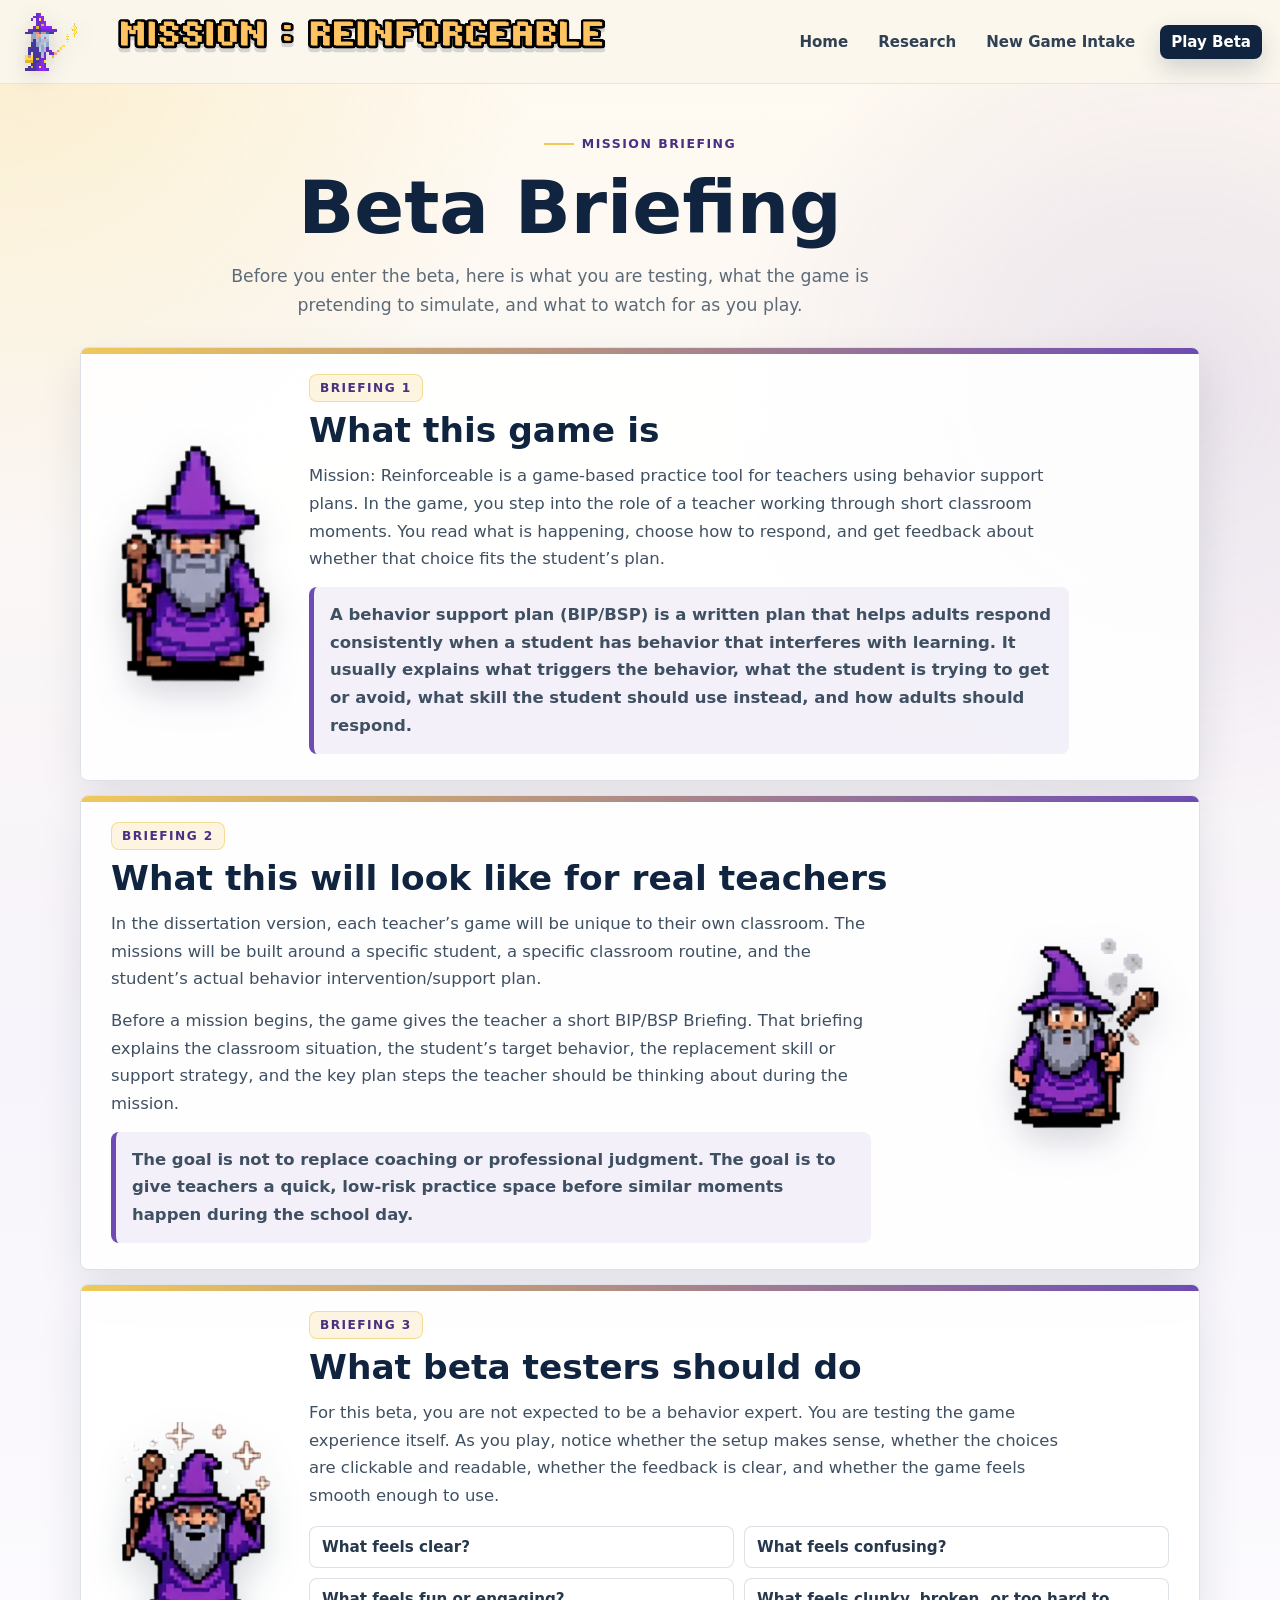
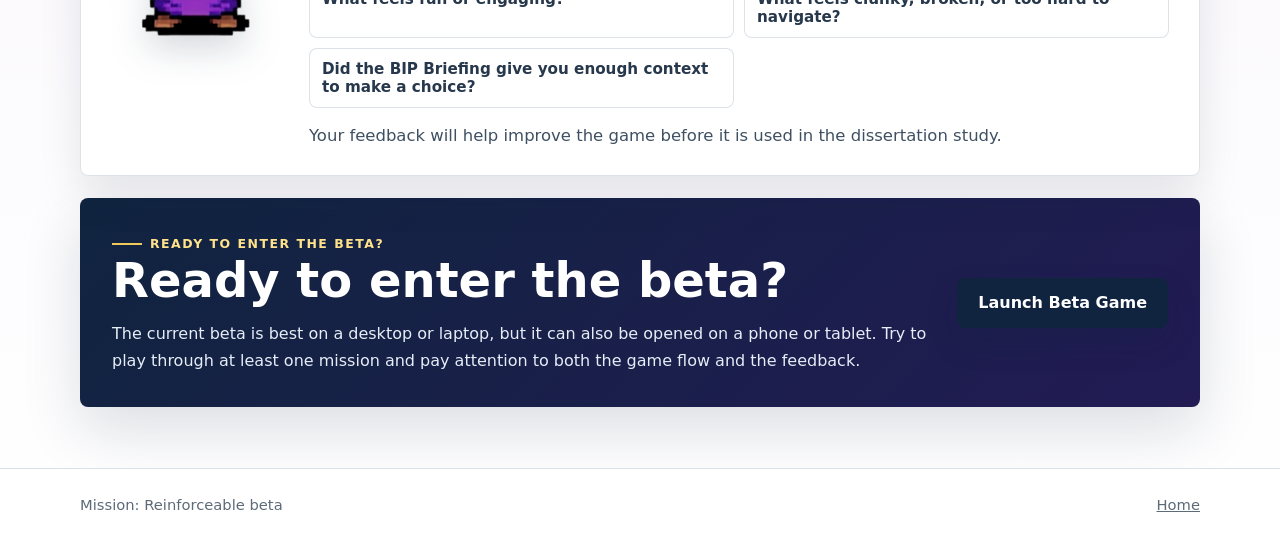
==== commit 468cd2b5: "Clarify behavior support plan description in index.html" ====
--- a/beta/index.html
+++ b/beta/index.html
@@ -37,7 +37,7 @@
           <span class="briefing-label">Briefing 1</span>
           <h2>What this game is</h2>
           <p>Mission: Reinforceable is a game-based practice tool for teachers using behavior support plans. In the game, you step into the role of a teacher working through short classroom moments. You read what is happening, choose how to respond, and get feedback about whether that choice fits the student’s plan.</p>
-          <p class="briefing-note">A behavior support plan is a written plan that helps adults respond consistently when a student has behavior that interferes with learning. It usually explains what triggers the behavior, what the student is trying to get or avoid, what skill the student should use instead, and how adults should respond.</p>
+          <p class="briefing-note">A behavior support plan (BIP/BSP) is a written plan that helps adults respond consistently when a student has behavior that interferes with learning. It usually explains what triggers the behavior, what the student is trying to get or avoid, what skill the student should use instead, and how adults should respond.</p>
         </div>
       </section>
 
--- a/assets/site/site.css
+++ b/assets/site/site.css
@@ -78,18 +78,18 @@
 }
 
 .nav-wrap {
-  min-height: 84px;
-  padding: 2px 0;
+  min-height: 64px;
+  padding: 0;
   display: flex;
   align-items: center;
   justify-content: space-between;
-  gap: 22px;
+  gap: 18px;
 }
 
 .brand {
   display: inline-flex;
   align-items: center;
-  gap: 12px;
+  gap: 10px;
   min-width: 0;
   flex: 0 1 auto;
   font-weight: 800;
@@ -109,8 +109,10 @@
 .brand-logo {
   width: clamp(420px, 42vw, 640px);
   height: auto;
+  margin: -30px 0;
   object-fit: contain;
   object-position: left center;
+  clip-path: inset(20% 0 20% 0);
   image-rendering: crisp-edges;
   image-rendering: pixelated;
   filter: drop-shadow(0 4px 0 rgba(16, 36, 63, .16));
@@ -126,7 +128,7 @@
 }
 
 .nav-links a {
-  padding: 10px 12px;
+  padding: 8px 11px;
   border-radius: 8px;
   color: #304154;
   font-size: .94rem;
@@ -155,7 +157,7 @@
 }
 
 .hero {
-  padding: 64px 0 46px;
+  padding: 51px 0 37px;
 }
 
 .hero-inner,
@@ -272,7 +274,7 @@
   display: flex;
   flex-wrap: wrap;
   gap: 12px;
-  margin-top: 30px;
+  margin-top: 24px;
 }
 
 .button {
@@ -371,7 +373,7 @@
 .summary-steps {
   display: grid;
   gap: 12px;
-  margin-top: 20px;
+  margin-top: 16px;
 }
 
 .mission-row,
@@ -399,29 +401,54 @@
 }
 
 .hero-preview-wide {
-  width: min(780px, calc(100% - 36px));
-  margin-top: 24px;
-  padding: 10px;
+  width: min(1120px, calc(100% - 36px));
+  margin-top: 18px;
+  padding: 14px;
   display: grid;
-  grid-template-columns: minmax(260px, .95fr) minmax(220px, .8fr);
-  gap: 14px;
-  align-items: center;
+  grid-template-columns: repeat(2, minmax(0, 1fr));
+  gap: clamp(14px, 2vw, 20px);
+  align-items: stretch;
   border: 1px solid rgba(240, 201, 90, .46);
   border-radius: 8px;
   background: rgba(255, 255, 255, .86);
   box-shadow: 0 18px 42px rgba(12, 31, 54, .13);
 }
 
+.preview-quad {
+  max-width: 1050px;
+}
+
+.preview-gif-row {
+  display: flex;
+  gap: 12px;
+  align-items: center;
+  overflow-x: auto;
+  padding: 8px;
+  scrollbar-color: rgba(109, 75, 179, .45) rgba(255, 255, 255, .55);
+}
+
 .preview-frame {
+  flex: 0 0 auto;
   overflow: hidden;
   padding: 4px;
+  display: flex;
+  align-items: center;
+  justify-content: center;
   border: 1px solid rgba(17, 42, 70, .12);
   border-radius: 8px;
   background: rgba(255, 255, 255, .94);
+  box-shadow: 0 12px 30px rgba(12, 31, 54, .14);
 }
 
 .preview-copy {
   min-width: 0;
+  display: flex;
+  flex-direction: column;
+  justify-content: center;
+  padding: clamp(12px, 2vw, 24px);
+  border: 1px solid rgba(109, 75, 179, .16);
+  border-radius: 8px;
+  background: linear-gradient(135deg, rgba(251, 247, 237, .9), rgba(255, 255, 255, .96));
 }
 
 .preview-label {
@@ -442,6 +469,20 @@
   text-transform: uppercase;
 }
 
+.preview-label-link {
+  text-decoration: none;
+  transition: transform .16s ease, border-color .16s ease, background .16s ease, box-shadow .16s ease;
+}
+
+.preview-label-link:hover,
+.preview-label-link:focus-visible {
+  border-color: rgba(240, 201, 90, .72);
+  background: rgba(240, 201, 90, .16);
+  box-shadow: 0 10px 22px rgba(16, 36, 63, .12);
+  outline: none;
+  transform: translateY(-1px);
+}
+
 .preview-label img {
   width: 20px;
   height: 20px;
@@ -450,9 +491,8 @@
 }
 
 .game-preview-gif {
-  width: 100%;
+  width: min(100%, clamp(312px, 24vw, 432px));
   height: auto;
-  border: 1px solid rgba(16, 36, 63, .18);
   border-radius: 6px;
   background: #fff;
 }
@@ -464,8 +504,105 @@
   line-height: 1.5;
 }
 
+.inside-game {
+  padding-top: 18px;
+}
+
+.inside-game-intro {
+  width: min(920px, calc(100% - 36px));
+  margin: 0 auto 21px;
+}
+
+.inside-game-intro p:last-child {
+  max-width: 840px;
+  margin-bottom: 0;
+  font-size: 1.05rem;
+}
+
+.game-feature-grid {
+  width: min(1120px, calc(100% - 36px));
+  margin: 0 auto;
+  display: grid;
+  grid-template-columns: repeat(3, minmax(0, 1fr));
+  gap: 16px;
+}
+
+.game-feature-card {
+  position: relative;
+  min-height: 230px;
+  padding: 22px;
+  overflow: hidden;
+  border: 1px solid rgba(217, 224, 231, .92);
+  border-radius: var(--radius);
+  background: rgba(255, 255, 255, .9);
+  box-shadow: 0 16px 38px rgba(16, 36, 63, .09);
+}
+
+.game-feature-card::before {
+  content: "";
+  display: block;
+  width: 48px;
+  height: 5px;
+  margin-bottom: 18px;
+  border-radius: 999px;
+  background: linear-gradient(90deg, var(--gold), var(--purple));
+}
+
+.game-feature-card::after {
+  content: "";
+  position: absolute;
+  right: 18px;
+  top: 18px;
+  width: 34px;
+  height: 34px;
+  opacity: .86;
+  background: url("../game/skin-v2/behavior-xp-icon.png") center / contain no-repeat;
+  image-rendering: pixelated;
+  filter: drop-shadow(0 4px 7px rgba(16, 36, 63, .18));
+}
+
+.game-feature-card:nth-child(5)::after {
+  background-image: url("../game/skin-v2/heart-icon.png");
+}
+
+.game-feature-card h3 {
+  max-width: calc(100% - 38px);
+  margin-top: 8px;
+}
+
+.game-feature-card p {
+  margin-bottom: 0;
+  color: #4c5b69;
+  line-height: 1.58;
+}
+
+.feature-kicker {
+  display: inline-flex;
+  color: var(--purple-dark);
+  font-size: .76rem;
+  font-weight: 900;
+  letter-spacing: .12em;
+  line-height: 1;
+  text-transform: uppercase;
+}
+
+.inside-game-note {
+  width: min(1120px, calc(100% - 36px));
+  margin: 14px auto 0;
+  padding: 16px 18px;
+  border-left: 5px solid var(--gold);
+  border-radius: var(--radius);
+  color: #3f5062;
+  background: rgba(255, 255, 255, .82);
+  font-weight: 750;
+}
+
+.preview-note {
+  margin-top: 18px;
+}
+
 .practice-loop-section {
-  padding-top: 44px;
+  padding-top: 35px;
 }
 
 .process-strip {
@@ -506,12 +643,12 @@
 }
 
 .section {
-  padding: 56px 0;
+  padding: 45px 0;
 }
 
 .section-intro {
   max-width: 760px;
-  margin-bottom: 28px;
+  margin-bottom: 22px;
 }
 
 .section-intro p {
@@ -734,7 +871,7 @@
 
 .section-note {
   width: min(1120px, calc(100% - 36px));
-  margin: 20px auto 0;
+  margin: 16px auto 0;
   padding: 18px 22px;
   border-left: 5px solid var(--gold);
   border-radius: var(--radius);
@@ -775,12 +912,12 @@
 }
 
 .references-section {
-  padding-top: 28px;
+  padding-top: 22px;
 }
 
 .reference-list {
   width: min(1120px, calc(100% - 36px));
-  margin: 0 auto 56px;
+  margin: 0 auto 45px;
   padding: 24px 28px 24px 48px;
   border: 1px solid rgba(217, 224, 231, .92);
   border-radius: var(--radius);
@@ -810,7 +947,7 @@
 }
 
 .cta-band {
-  margin: 34px auto 68px;
+  margin: 27px auto 54px;
   padding: 34px;
   display: flex;
   align-items: center;
@@ -867,7 +1004,7 @@
 }
 
 .site-footer {
-  padding: 34px 0;
+  padding: 27px 0;
   border-top: 1px solid var(--line);
   color: var(--muted);
   background: #fff;
@@ -891,7 +1028,7 @@
 }
 
 .beta-briefing {
-  padding: 58px 0 76px;
+  padding: 46px 0 61px;
 }
 
 .briefing-hero,
@@ -903,7 +1040,7 @@
 
 .briefing-hero {
   max-width: 900px;
-  margin-bottom: 34px;
+  margin-bottom: 27px;
   text-align: center;
 }
 
@@ -917,7 +1054,7 @@
   grid-template-columns: minmax(112px, 170px) 1fr;
   gap: 28px;
   align-items: center;
-  margin-top: 18px;
+  margin-top: 14px;
   padding: 26px 30px;
   overflow: hidden;
   border: 1px solid rgba(217, 224, 231, .92);
@@ -1015,7 +1152,7 @@
 }
 
 .briefing-cta {
-  margin-top: 28px;
+  margin-top: 22px;
   padding: 32px;
   display: flex;
   align-items: center;
@@ -1066,7 +1203,7 @@
     align-items: flex-start;
     flex-direction: column;
     min-height: auto;
-    padding: 8px 0;
+    padding: 4px 0 8px;
   }
 
   .nav-links {
@@ -1075,6 +1212,7 @@
 
   .brand-logo {
     width: clamp(390px, 72vw, 540px);
+    margin: -26px 0;
   }
 
   .brand-icon {
@@ -1109,6 +1247,10 @@
 
   .outcome-grid,
   .stat-grid {
+    grid-template-columns: repeat(2, minmax(0, 1fr));
+  }
+
+  .game-feature-grid {
     grid-template-columns: repeat(2, minmax(0, 1fr));
   }
 
@@ -1182,6 +1324,7 @@
 
   .brand-logo {
     width: min(390px, calc(100vw - 76px));
+    margin: -18px 0;
   }
 
   .brand-icon {
@@ -1197,21 +1340,33 @@
   .outcome-grid,
   .stat-grid,
   .process-strip,
+  .game-feature-grid,
+  .inside-game-intro,
+  .inside-game-note,
   .section-note {
     width: min(100% - 24px, 1120px);
   }
 
   .outcome-grid,
-  .stat-grid {
+  .stat-grid,
+  .game-feature-grid {
     grid-template-columns: 1fr;
   }
 
   .hero {
-    padding-top: 48px;
+    padding-top: 38px;
+  }
+
+  .preview-gif-row {
+    padding: 6px;
+  }
+
+  .game-preview-gif {
+    width: min(100%, clamp(288px, 84vw, 396px));
   }
 
   .section {
-    padding: 40px 0;
+    padding: 32px 0;
   }
 
   .reference-list {
@@ -1220,7 +1375,7 @@
   }
 
   .beta-briefing {
-    padding: 42px 0 58px;
+    padding: 34px 0 46px;
   }
 
   .briefing-hero,
@@ -1232,7 +1387,7 @@
   .briefing-panel,
   .briefing-panel.reverse {
     grid-template-columns: 1fr;
-    gap: 16px;
+    gap: 0;
     padding: 24px 22px;
   }
 
@@ -1242,8 +1397,7 @@
   }
 
   .briefing-wizard {
-    width: 86px;
-    justify-self: start;
+    display: none;
   }
 
   .briefing-copy p {
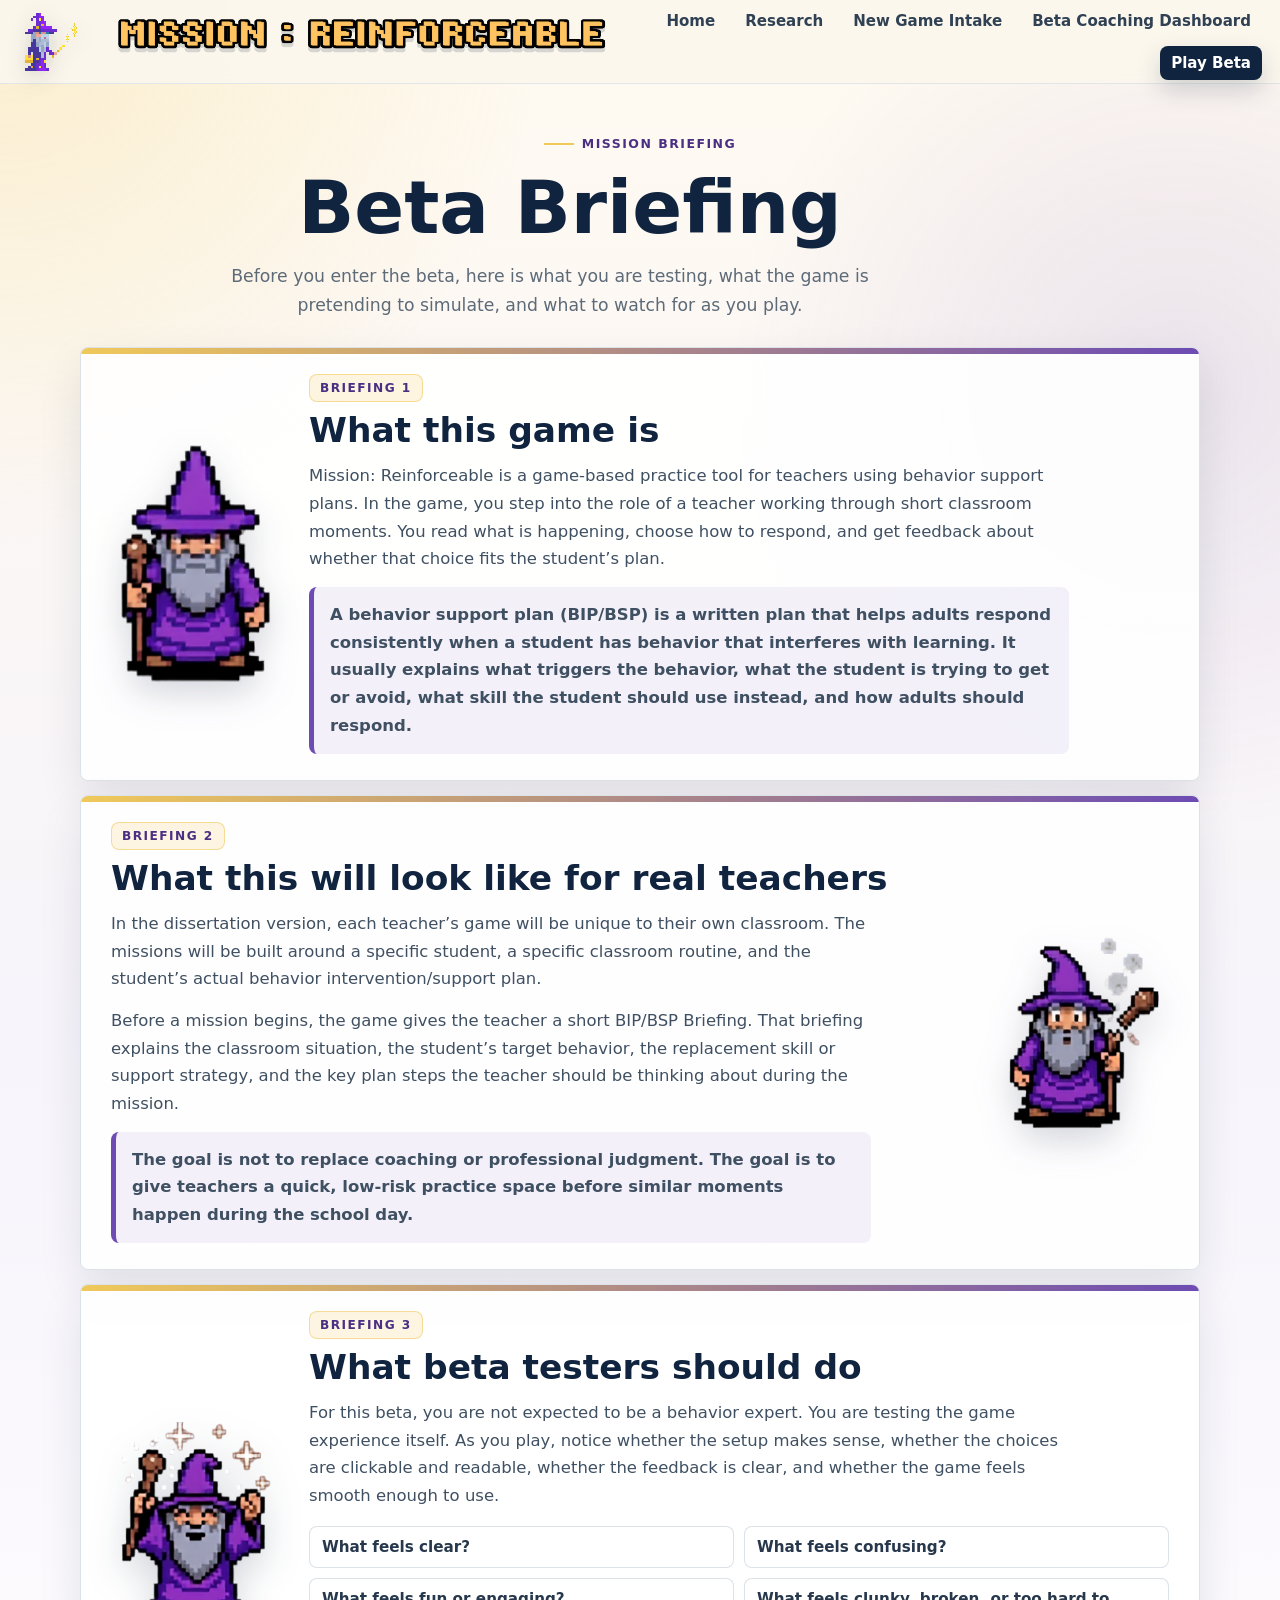
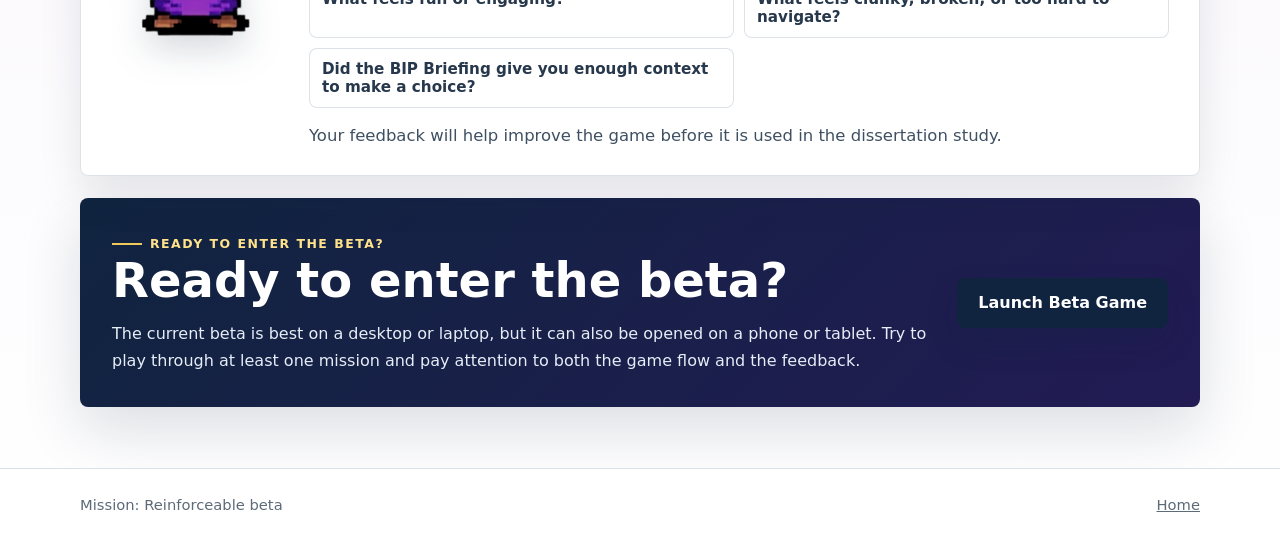
==== commit 925cca7c: "update data page" ====
--- a/beta/index.html
+++ b/beta/index.html
@@ -19,6 +19,7 @@
           <a href="../">Home</a>
           <a href="../research/">Research</a>
           <a href="../intake/">New Game Intake</a>
+          <a href="../coach-dashboard/">Beta Coaching Dashboard</a>
           <a class="nav-cta" href="../beta/">Play Beta</a>
         </nav>
       </div>
--- a/assets/site/site.css
+++ b/assets/site/site.css
@@ -1198,6 +1198,492 @@
   font-weight: 700;
 }
 
+.coach-dashboard-shell {
+  background: #f7f9fc;
+}
+
+.coach-dashboard {
+  padding: 44px 0 58px;
+  background:
+    linear-gradient(180deg, rgba(16, 36, 63, .98) 0%, rgba(18, 48, 82, .95) 520px, rgba(247, 249, 252, 1) 521px);
+}
+
+.coach-hero,
+.coach-section {
+  width: min(1120px, calc(100% - 36px));
+  margin: 0 auto;
+}
+
+.coach-hero {
+  display: grid;
+  grid-template-columns: minmax(0, 1fr) minmax(280px, 390px);
+  gap: 26px;
+  align-items: end;
+  padding: 18px 0 70px;
+}
+
+.coach-hero .eyebrow {
+  color: #ffe28a;
+}
+
+.coach-hero .page-title,
+.coach-hero .subtitle {
+  color: #fff;
+}
+
+.coach-hero .page-title {
+  max-width: 880px;
+  font-size: clamp(2.25rem, 4.7vw, 4rem);
+  line-height: 1;
+}
+
+.coach-hero .subtitle {
+  margin-top: 12px;
+  font-size: clamp(1.1rem, 2vw, 1.45rem);
+}
+
+.coach-template-note {
+  max-width: 820px;
+  margin: 24px 0 0;
+  color: #d8e5f0;
+  font-weight: 700;
+}
+
+.coach-purpose-card,
+.plan-snapshot-card,
+.dashboard-card,
+.review-card,
+.coaching-plan-panel,
+.interpretation-panel,
+.coach-stat-card {
+  min-width: 0;
+  border: 1px solid rgba(217, 224, 231, .9);
+  border-radius: var(--radius);
+  background: rgba(255, 255, 255, .96);
+  box-shadow: 0 18px 44px rgba(12, 31, 54, .12);
+}
+
+.coach-purpose-card {
+  padding: 24px;
+  border-color: rgba(240, 201, 90, .58);
+  background: linear-gradient(145deg, rgba(255, 255, 255, .98), rgba(255, 248, 226, .96));
+}
+
+.coach-purpose-card h2 {
+  font-size: 1.3rem;
+}
+
+.coach-purpose-card p {
+  margin-bottom: 0;
+  color: #33465a;
+}
+
+.coach-section {
+  padding: 16px 0;
+}
+
+.coach-section-heading {
+  max-width: 780px;
+}
+
+.coach-section-heading h2 {
+  font-size: clamp(1.45rem, 3vw, 2.25rem);
+}
+
+.coach-section-heading p:last-child {
+  margin-bottom: 0;
+}
+
+.plan-snapshot-card,
+.interpretation-panel,
+.dashboard-card,
+.coaching-plan-panel {
+  padding: 28px;
+}
+
+.plan-snapshot-card {
+  border-top: 6px solid var(--gold);
+}
+
+.plan-snapshot-grid {
+  display: grid;
+  grid-template-columns: repeat(2, minmax(0, 1fr));
+  gap: 14px;
+  margin: 24px 0 0;
+}
+
+.plan-snapshot-grid div {
+  padding: 15px 16px;
+  border: 1px solid #e2e9f0;
+  border-radius: 8px;
+  background: #f9fbfd;
+}
+
+.plan-snapshot-grid .wide {
+  grid-column: 1 / -1;
+}
+
+.plan-snapshot-grid dt {
+  margin-bottom: 6px;
+  color: var(--purple-dark);
+  font-size: .76rem;
+  font-weight: 900;
+  letter-spacing: .1em;
+  text-transform: uppercase;
+}
+
+.plan-snapshot-grid dd {
+  margin: 0;
+  color: #24364a;
+  line-height: 1.45;
+  font-weight: 750;
+}
+
+.summary-metric-grid {
+  display: grid;
+  grid-template-columns: repeat(7, minmax(0, 1fr));
+  gap: 12px;
+}
+
+.coach-stat-card {
+  min-height: 132px;
+  padding: 18px;
+  display: flex;
+  flex-direction: column;
+  justify-content: space-between;
+  border-top: 5px solid #cbd6df;
+}
+
+.coach-stat-card span {
+  color: #526273;
+  font-size: .88rem;
+  font-weight: 850;
+  line-height: 1.35;
+}
+
+.coach-stat-card strong {
+  color: var(--navy);
+  font-size: clamp(1.7rem, 3vw, 2.45rem);
+  line-height: 1;
+}
+
+.coach-stat-card.aligned {
+  border-top-color: #2f8f77;
+}
+
+.coach-stat-card.refine {
+  border-top-color: var(--gold);
+}
+
+.coach-stat-card.missed {
+  border-top-color: #b46060;
+}
+
+.interpretation-panel {
+  color: #f7fbff;
+  border-color: rgba(240, 201, 90, .44);
+  background: linear-gradient(135deg, #10243f, #183a62);
+}
+
+.interpretation-panel .eyebrow,
+.interpretation-panel h2 {
+  color: #fff;
+}
+
+.interpretation-panel .eyebrow::before {
+  background: #ffe28a;
+}
+
+.interpretation-grid {
+  display: grid;
+  grid-template-columns: repeat(2, minmax(0, 1fr));
+  gap: 16px;
+  margin-top: 24px;
+}
+
+.interpretation-grid section {
+  padding: 18px;
+  border: 1px solid rgba(255, 255, 255, .18);
+  border-radius: 8px;
+  background: rgba(255, 255, 255, .08);
+}
+
+.interpretation-grid span,
+.chart-kicker {
+  display: inline-flex;
+  color: #ffe28a;
+  font-size: .76rem;
+  font-weight: 900;
+  letter-spacing: .1em;
+  text-transform: uppercase;
+}
+
+.interpretation-grid p {
+  margin: 10px 0 0;
+  color: #e4edf6;
+  line-height: 1.58;
+}
+
+.chart-grid {
+  display: grid;
+  grid-template-columns: minmax(0, 1.1fr) minmax(310px, .9fr);
+  gap: 18px;
+  align-items: stretch;
+}
+
+.chart-card h2 {
+  font-size: clamp(1.3rem, 2.4vw, 1.9rem);
+}
+
+.chart-card {
+  overflow: hidden;
+}
+
+.chart-heading {
+  display: flex;
+  justify-content: space-between;
+  gap: 18px;
+  align-items: flex-start;
+  margin-bottom: 22px;
+}
+
+.chart-heading .eyebrow {
+  margin-bottom: 10px;
+}
+
+.chart-kicker {
+  color: var(--purple-dark);
+  padding-top: 5px;
+  white-space: nowrap;
+}
+
+.line-chart-wrap {
+  width: 100%;
+  max-width: 100%;
+  min-width: 0;
+  overflow-x: auto;
+  padding-bottom: 4px;
+}
+
+.line-chart {
+  width: 100%;
+  min-width: 520px;
+  height: auto;
+}
+
+.line-chart text {
+  fill: #607083;
+  font-size: 12px;
+  font-weight: 800;
+}
+
+.chart-axis {
+  stroke: #708195;
+  stroke-width: 2;
+}
+
+.chart-grid-line {
+  stroke: #d9e2eb;
+  stroke-width: 1;
+}
+
+.score-line {
+  fill: none;
+  stroke: var(--gold-dark);
+  stroke-linecap: round;
+  stroke-linejoin: round;
+  stroke-width: 5;
+}
+
+.score-points circle {
+  fill: #fff;
+  stroke: var(--purple-dark);
+  stroke-width: 3;
+}
+
+.chart-x-labels text {
+  text-anchor: middle;
+}
+
+.alignment-bars,
+.target-bars {
+  display: grid;
+  gap: 14px;
+}
+
+.alignment-row,
+.target-row {
+  display: grid;
+  grid-template-columns: minmax(120px, 1fr) minmax(140px, 1.4fr) 46px;
+  gap: 12px;
+  align-items: center;
+}
+
+.alignment-row span,
+.target-row span {
+  color: #33465a;
+  font-size: .93rem;
+  font-weight: 800;
+  line-height: 1.3;
+}
+
+.alignment-row strong,
+.target-row strong {
+  color: var(--navy);
+  text-align: right;
+}
+
+.bar-track {
+  height: 14px;
+  overflow: hidden;
+  border-radius: 999px;
+  background: #e5ebf1;
+}
+
+.bar-fill {
+  display: block;
+  height: 100%;
+  border-radius: inherit;
+}
+
+.aligned-fill {
+  background: #2f8f77;
+}
+
+.refine-fill {
+  background: var(--gold);
+}
+
+.missed-fill {
+  background: #b46060;
+}
+
+.target-fill {
+  background: linear-gradient(90deg, var(--purple-dark), var(--gold-dark));
+}
+
+.chart-interpretation {
+  margin: 20px 0 0;
+  padding: 15px 16px;
+  border-left: 5px solid var(--gold);
+  border-radius: 8px;
+  background: #f8fbfd;
+  color: #3e5063;
+  font-weight: 720;
+}
+
+.review-card-grid {
+  display: grid;
+  grid-template-columns: repeat(3, minmax(0, 1fr));
+  gap: 16px;
+  margin-top: 22px;
+}
+
+.review-card {
+  padding: 22px;
+  border-top: 5px solid var(--gold);
+}
+
+.review-card.missed-review {
+  border-top-color: #b46060;
+}
+
+.review-card-top {
+  display: flex;
+  align-items: center;
+  justify-content: space-between;
+  gap: 10px;
+  margin-bottom: 14px;
+}
+
+.review-card-top span,
+.review-card-top strong {
+  font-size: .76rem;
+  font-weight: 900;
+  letter-spacing: .08em;
+  line-height: 1.25;
+  text-transform: uppercase;
+}
+
+.review-card-top span {
+  color: #607083;
+}
+
+.review-card-top strong {
+  padding: 6px 8px;
+  border-radius: 8px;
+  color: var(--purple-dark);
+  background: rgba(109, 75, 179, .1);
+}
+
+.review-card h3 {
+  margin-bottom: 12px;
+}
+
+.review-card p {
+  margin: 10px 0 0;
+  color: #45586b;
+  line-height: 1.55;
+}
+
+.review-card b {
+  color: #24364a;
+}
+
+.stronger-move {
+  padding: 13px 14px;
+  border-radius: 8px;
+  background: rgba(240, 201, 90, .17);
+}
+
+.coaching-plan-panel {
+  display: grid;
+  grid-template-columns: minmax(220px, .7fr) minmax(0, 1.3fr);
+  gap: 24px;
+  align-items: start;
+  border-color: rgba(240, 201, 90, .52);
+  background: linear-gradient(135deg, #fff, #fff8e8);
+}
+
+.coaching-plan-panel h2 {
+  font-size: clamp(1.55rem, 3vw, 2.25rem);
+}
+
+.coaching-plan-list {
+  display: grid;
+  gap: 10px;
+  margin: 0;
+  padding: 0;
+  list-style: none;
+  counter-reset: coaching-plan;
+}
+
+.coaching-plan-list li {
+  counter-increment: coaching-plan;
+  display: grid;
+  grid-template-columns: 38px 1fr;
+  gap: 12px;
+  align-items: center;
+  padding: 12px 14px;
+  border: 1px solid #e3e9ef;
+  border-radius: 8px;
+  color: #26384b;
+  background: rgba(255, 255, 255, .82);
+  font-weight: 780;
+}
+
+.coaching-plan-list li::before {
+  content: counter(coaching-plan);
+  width: 38px;
+  height: 38px;
+  display: grid;
+  place-items: center;
+  border-radius: 8px;
+  color: var(--navy);
+  background: var(--gold);
+  font-weight: 950;
+}
+
 @media (max-width: 900px) {
   .nav-wrap {
     align-items: flex-start;
@@ -1298,6 +1784,21 @@
   .wizard-accent {
     width: 72px;
   }
+
+  .coach-hero,
+  .chart-grid,
+  .coaching-plan-panel {
+    grid-template-columns: 1fr;
+  }
+
+  .summary-metric-grid {
+    grid-template-columns: repeat(3, minmax(0, 1fr));
+  }
+
+  .review-card-grid,
+  .interpretation-grid {
+    grid-template-columns: 1fr;
+  }
 }
 
 @media (max-width: 620px) {
@@ -1306,7 +1807,9 @@
   .hero-inner,
   .hero-grid,
   .hero-preview-wide,
-  .footer-inner {
+  .footer-inner,
+  .coach-hero,
+  .coach-section {
     width: min(100% - 24px, 1120px);
   }
 
@@ -1400,6 +1903,54 @@
     display: none;
   }
 
+  .coach-dashboard {
+    padding-top: 28px;
+  }
+
+  .coach-purpose-card,
+  .plan-snapshot-card,
+  .interpretation-panel,
+  .dashboard-card,
+  .review-card,
+  .coaching-plan-panel {
+    padding: 20px;
+  }
+
+  .plan-snapshot-grid,
+  .summary-metric-grid {
+    grid-template-columns: 1fr;
+  }
+
+  .alignment-row,
+  .target-row {
+    grid-template-columns: 1fr 46px;
+  }
+
+  .alignment-row .bar-track,
+  .target-row .bar-track {
+    grid-column: 1 / -1;
+    grid-row: 2;
+  }
+
+  .alignment-row strong,
+  .target-row strong {
+    grid-column: 2;
+    grid-row: 1;
+  }
+
+  .chart-heading {
+    flex-direction: column;
+  }
+
+  .chart-kicker {
+    white-space: normal;
+  }
+
+  .review-card-top {
+    align-items: flex-start;
+    flex-direction: column;
+  }
+
   .briefing-copy p {
     font-size: 1rem;
   }
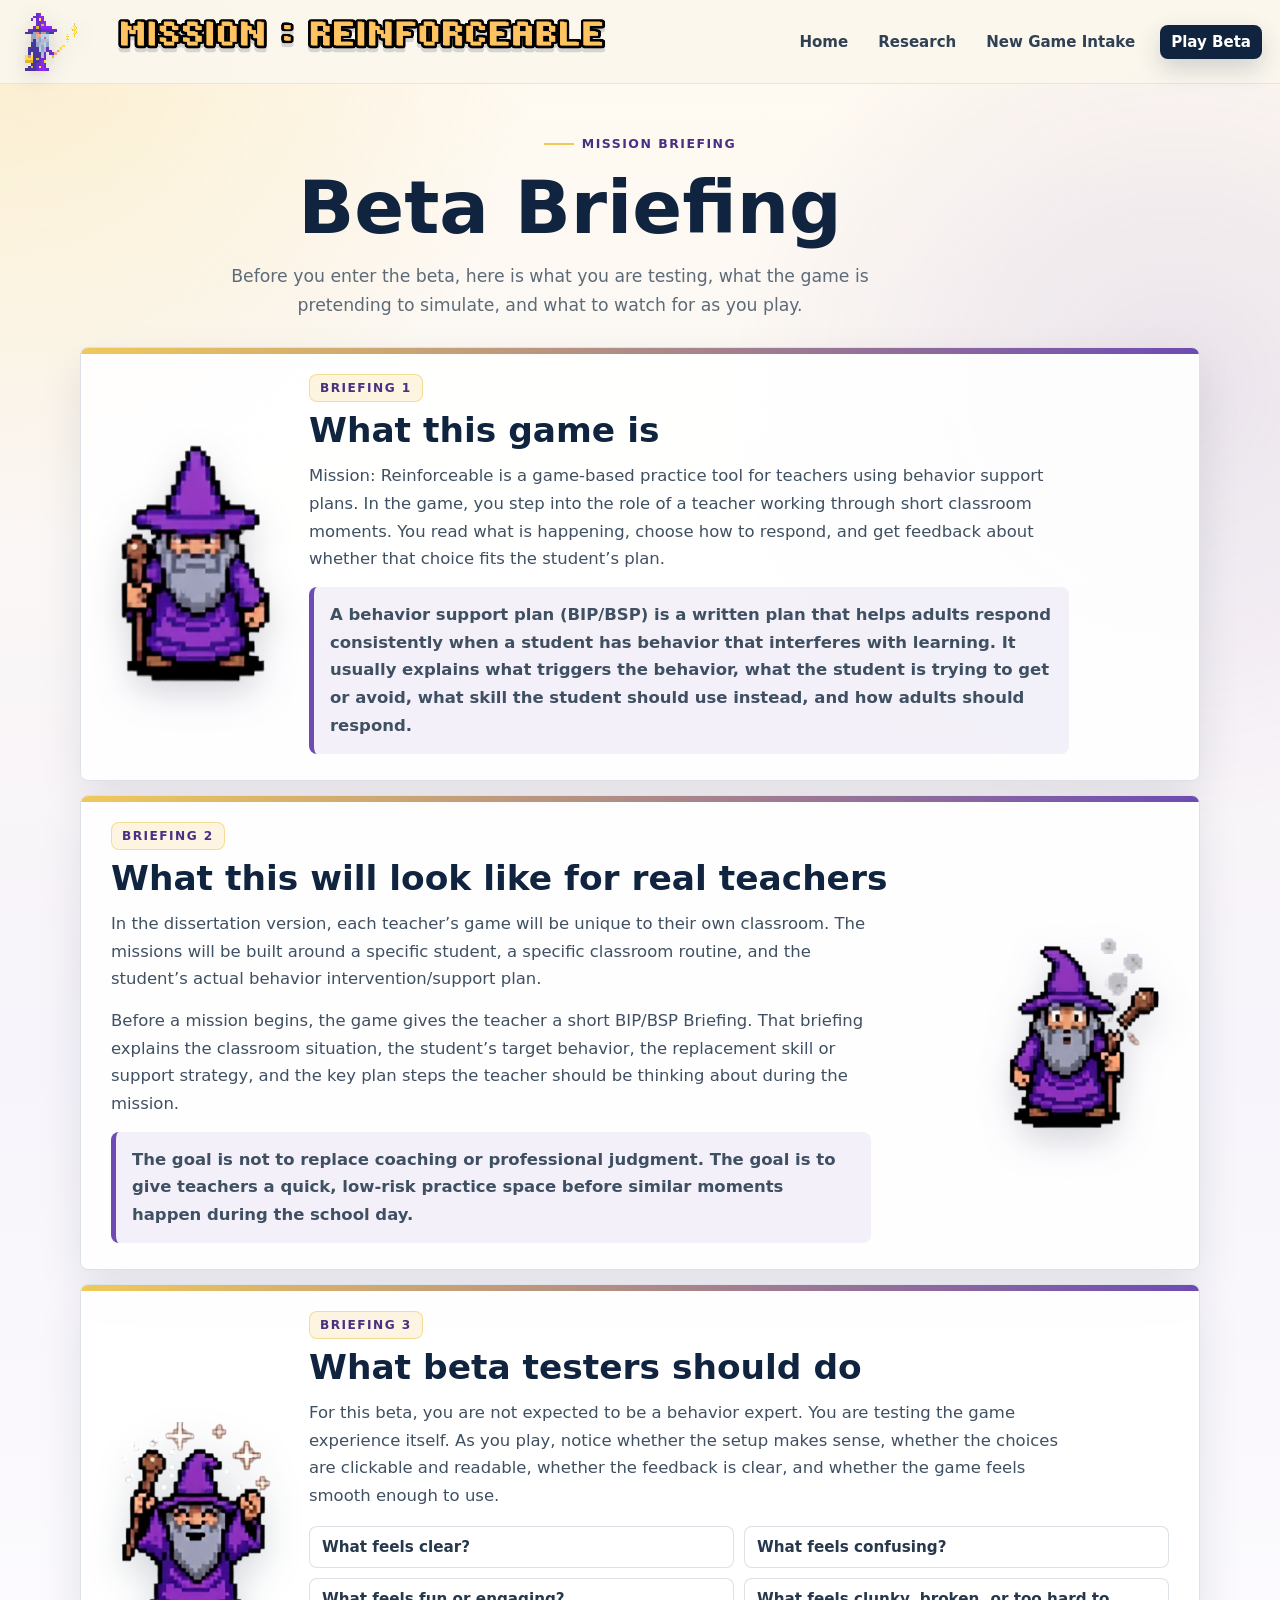
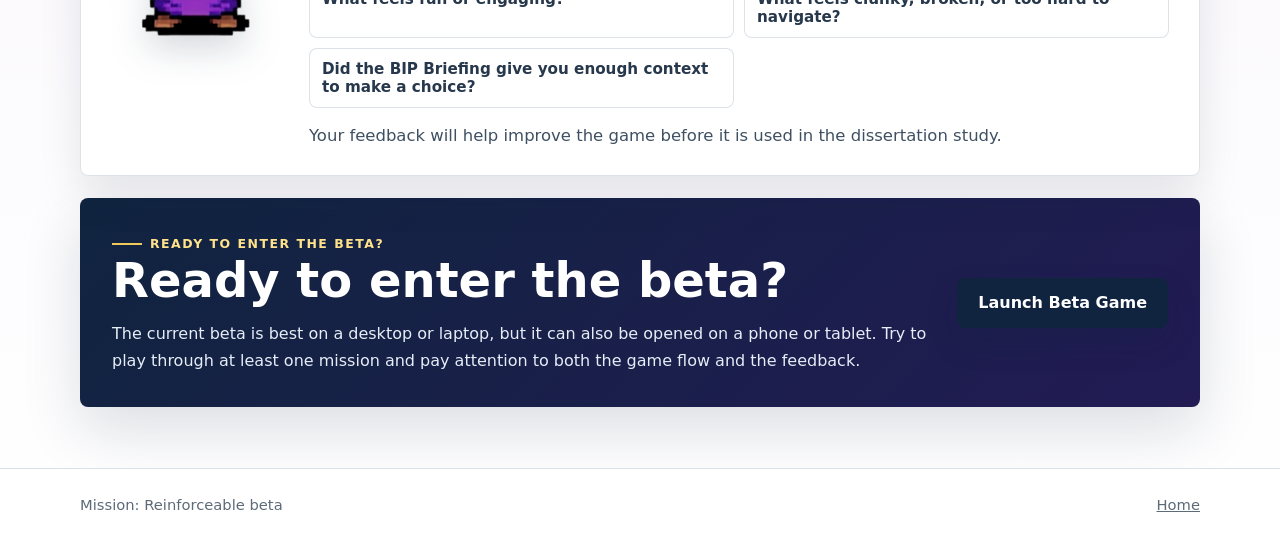
==== commit 263adfe2: "update beta data" ====
--- a/beta/index.html
+++ b/beta/index.html
@@ -19,7 +19,6 @@
           <a href="../">Home</a>
           <a href="../research/">Research</a>
           <a href="../intake/">New Game Intake</a>
-          <a href="../coach-dashboard/">Beta Coaching Dashboard</a>
           <a class="nav-cta" href="../beta/">Play Beta</a>
         </nav>
       </div>
--- a/assets/site/site.css
+++ b/assets/site/site.css
@@ -504,6 +504,40 @@
   line-height: 1.5;
 }
 
+.dashboard-preview-section {
+  padding-top: 8px;
+}
+
+.dashboard-preview-card {
+  display: grid;
+  grid-template-columns: minmax(0, 1fr) auto;
+  gap: 22px;
+  align-items: center;
+  padding: 24px 26px;
+  border: 1px solid rgba(240, 201, 90, .58);
+  border-radius: var(--radius);
+  background: linear-gradient(135deg, rgba(255, 255, 255, .96), rgba(255, 248, 226, .9));
+  box-shadow: 0 18px 42px rgba(16, 36, 63, .1);
+}
+
+.dashboard-preview-card h2 {
+  font-size: clamp(1.35rem, 2.4vw, 2rem);
+}
+
+.dashboard-preview-card p:not(.eyebrow) {
+  max-width: 780px;
+  margin: 10px 0 0;
+  color: #3f5062;
+}
+
+.dashboard-preview-card .eyebrow {
+  margin-bottom: 10px;
+}
+
+.dashboard-preview-card .button {
+  white-space: nowrap;
+}
+
 .inside-game {
   padding-top: 18px;
 }
@@ -1721,6 +1755,14 @@
     grid-template-columns: 1fr;
   }
 
+  .dashboard-preview-card {
+    grid-template-columns: 1fr;
+  }
+
+  .dashboard-preview-card .button {
+    width: fit-content;
+  }
+
   .process-strip article + article {
     border-left: 0;
     border-top: 1px solid #dfe7ee;
@@ -1903,6 +1945,15 @@
     display: none;
   }
 
+  .dashboard-preview-card {
+    padding: 20px;
+  }
+
+  .dashboard-preview-card .button {
+    width: 100%;
+    white-space: normal;
+  }
+
   .coach-dashboard {
     padding-top: 28px;
   }
